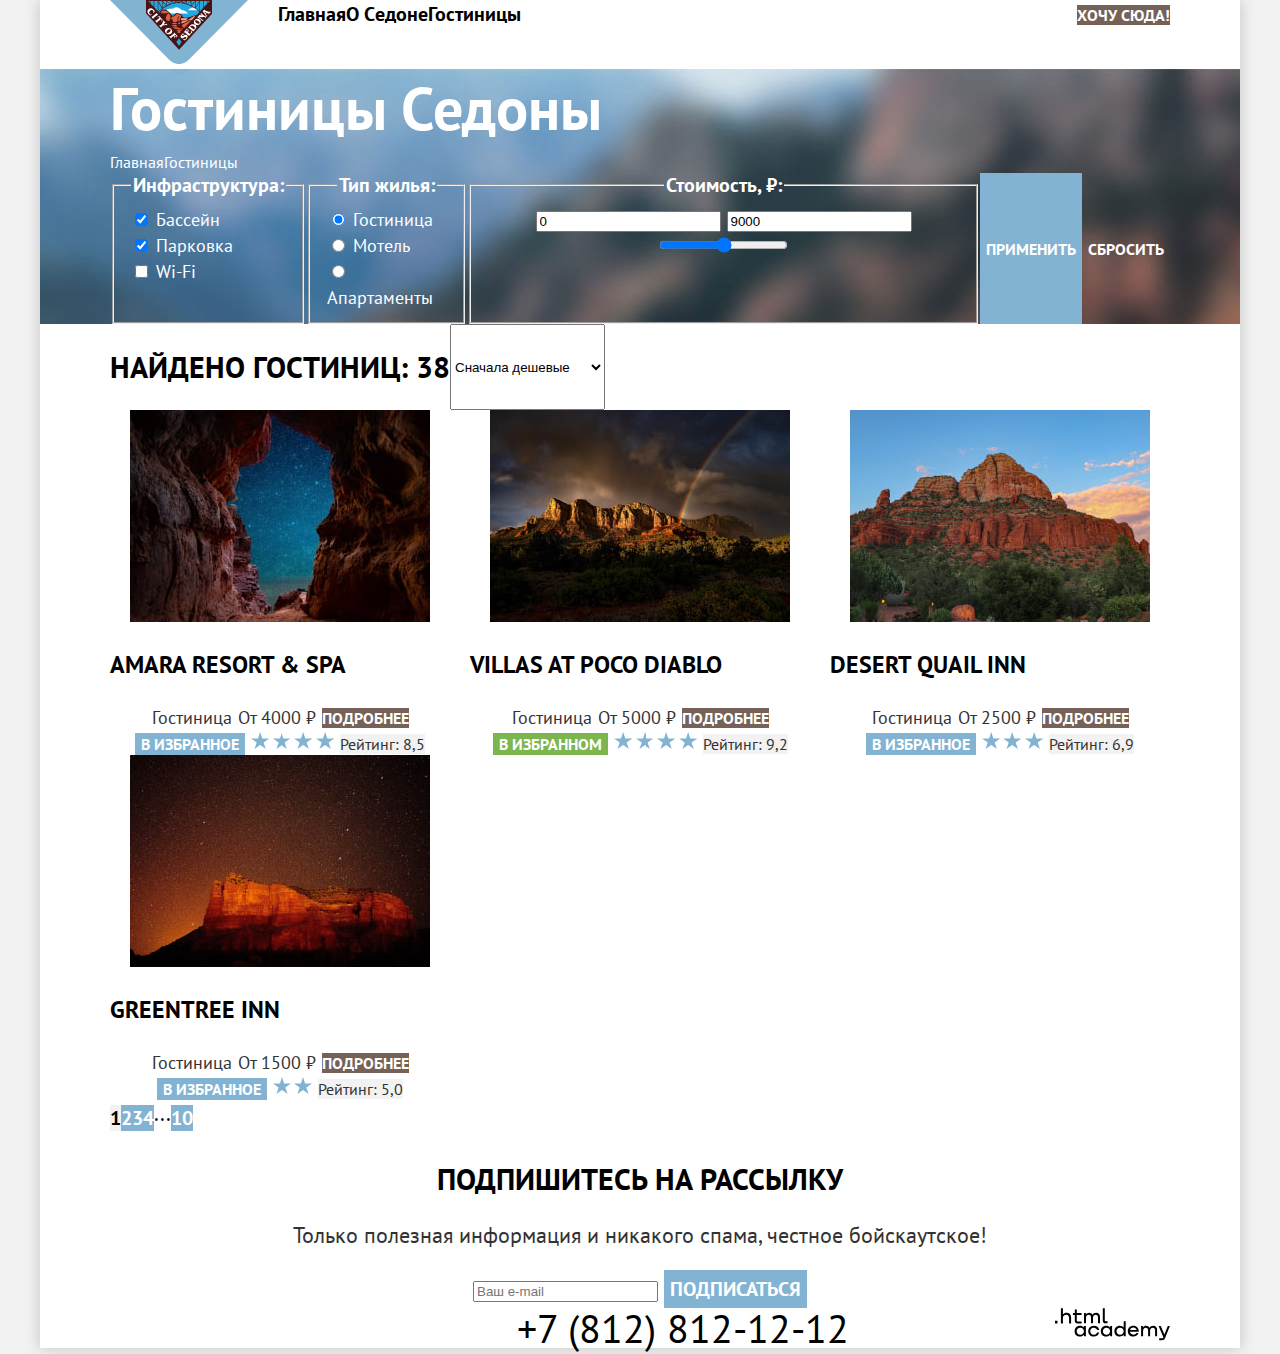
==== hotels.html @ ab1e99a6 "Merge pull request #5 from Roman-ekb/master" ====
<!DOCTYPE html>
<html lang="ru">
  <head>
    <meta charset="UTF-8">
    <title>HTML Academy: Седона</title>
    <link rel="stylesheet" href="styles/styles.css">
  </head>
  <body>
    <div class="page-container">
      <header class="page-header">
        <nav class="navigation">
          <a class="navigation-logo" href="index.html">
            <img class="page-header-logo" src="image/index/logo.svg" width="138" height="64" alt="Логотип Седона.">
          </a>
          <ul class="navigation-list">
            <li class="navigation-item">
              <a class="navigation-link" href="index.html">Главная</a>
            </li>
            <li class="navigation-item">
              <a class="navigation-link" href="#">О Cедоне</a>
            </li>
            <li class="navigation-item">
              <a class="navigation-link navigation-link-current" href="#">Гостиницы</a>
            </li>
          </ul>
          <ul class="navigation-user">
            <li class="navigation-user-item">
              <a class="navigation-user-link" href="#">
                <span class="visually-hidden search">
                  Поиск
                </span>
              </a>
            </li>
            <li class="navigation-user-item">
              <a class="navigation-user-link" href="#">
                <span class="visually-hidden favourites">
                  Избранное
                </span>
                <span class="visually-hidden favourites-number">
                  12
                </span>
              </a>
            </li>
            <li>
              <a class="navigation-user-link button brown" href="#">Хочу сюда!</a>
            </li>
          </ul>
        </nav>
      </header>
      <main class="main-inner main-container">
        <header class="inner-header">
          <h1 class="inner-header-title page-title">Гостиницы Седоны</h1>
          <ul class="breadcrumbs">
            <li class="breadcrumbs-item">
              <a class="breadcrumbs-link" href="index.html">Главная</a>
            </li>
            <li class="breadcrumbs-item">
              <a class="breadcrumbs-link">Гостиницы</a>
            </li>
          </ul>
          <form class="hotels-filter" action="https://echo.htmlacademy.ru/" method="get">
            <fieldset class="hotels-filter-group">
              <legend class="hotels-filter-title">Инфраструктура:</legend>
              <ul class="hotels-filter-list">
                <li class="hotels-filter-item">
                  <label class="control">
                    <input class="control-input" type="checkbox" name="pool" checked>
                    Бассейн
                  </label>
                </li>
                <li class="hotels-filter-item">
                  <label class="control">
                    <input class="control-input" type="checkbox" name="parking" checked>
                    Парковка
                  </label>
                </li>
                <li class="hotels-filter-item">
                  <label class="control">
                    <input class="control-input" type="checkbox" name="wi-fi">
                    Wi-Fi
                  </label>
                </li>
              </ul>
            </fieldset>
            <fieldset class="hotels-filter-group">
              <legend class="hotels-filter-title">Тип жилья:</legend>
              <ul class="hotels-filter-list">
                <li class="hotels-filter-item">
                  <label class="control">
                    <input class="control-input" type="radio" name="type-of-housing" value="hotel" checked>
                    Гостиница
                  </label>
                </li>
                <li class="hotels-filter-item">
                  <label class="control">
                    <input class="control-input" type="radio" name="type-of-housing" value="motel">
                    Мотель
                  </label>
                </li>
                <li class="hotels-filter-item">
                  <label class="control">
                    <input class="control-input" type="radio" name="type-of-housing" value="apartment">
                    Апартаменты
                  </label>
                </li>
              </ul>
            </fieldset>
            <fieldset class="hotels-filter-group">
              <legend class="hotels-filter-title">Стоимость, ₽:</legend>
                <input class="hotels-min-price" type="number" name="hotels-min-price" value="0">
                <input class="hotels-max-price" type="number" name="hotels-max-price" value="9000">
                <input class="control-input" type="range" name="price-range">
            </fieldset>
            <button class="button blue" type="submit">Применить</button>
            <button class="button transparent" type="reset">Сбросить</button>
          </form>
        </header>
        <section class="hotels">
          <div class="hotels-title-view-wrap">
            <h2 class="hotels-title section-title">Найдено гостиниц: <span class="hotels-found">38</span></h2>
            <select class="control-select" aria-label="Сортировка">
              <option value="cheap">Сначала дешевые</option>
              <option value="expensive">Сначала дорогие</option>
              <option value="popular">Сначала популярные</option>
            </select>
            <div class="view-wrap">
              <a class="button-icon button-icon-current" href="#">
                <span class="visually-hidden">Показать таблицей</span>
              </a>
              <a class="button-icon" href="#">
                <span class="visually-hidden">Показать слайдшоу</span>
              </a>
              <a class="button-icon" href="#">
                <span class="visually-hidden">Показать списком</span>
              </a>
            </div>
          </div>
          <ul class="hotels-list">
            <li class="hotels-card">
              <a class="hotels-card-link" href="#">
                <img class="hotels-card-image" src="image/hotels/amara-resort.jpg" width="300" height="212" alt="Вид на ночное звездное небо из пещеры.">
                <h3 class="hotels-card-title card-title">Amara Resort & Spa</h3>
              </a>
              <span class="hotels-card-hotel">Гостиница</span>
              <span class="hotels-price">От 4000 ₽</span>
              <a class="hotels-card-link button brown" href="#">подробнее</a>
              <button class="button blue" type="submit">в избранное</button>
              <div class="hotel-stars hotel-stars-4">
                <span class="visually-hidden">Четыре звезды</span>
              </div>
              <span class="hotels-rating">Рейтинг: 8,5</span>
            </li>
            <li class="hotels-card">
              <a class="hotels-card-link" href="#">
                <img class="hotels-card-image" src="image/hotels/villas-at-poco-diablo.jpg " width="300" height="212" alt="Красные скалы на фоне облаков и радуги">
                <h3 class="hotels-card-title card-title">Villas at Poco Diablo</h3>
              </a>
              <span class="hotels-card-hotel">Гостиница</span>
              <span class="hotels-price">От 5000 ₽</span>
              <a class="hotels-card-link button brown" href="#">подробнее</a>
              <button class="button green" type="submit">в избранном</button>
              <div class="hotel-stars hotel-stars-4">
                <span class="visually-hidden">Четыре звезды</span>
              </div>
              <span class="hotels-rating">Рейтинг: 9,2</span>
            </li>
            <li class="hotels-card">
              <a class="hotels-card-link" href="#">
                <img class="hotels-card-image" src="image/hotels/desert-quail-inn.jpg" width="300" height="212" alt="Красные скалы в солнечную погоду на фоне ясного неба">
                <h3 class="hotels-card-title card-title">Desert Quail Inn</h3>
              </a>
              <span class="hotels-card-hotel">Гостиница</span>
              <span class="hotels-price">От 2500 ₽</span>
              <a class="hotels-card-link button brown" href="#">подробнее</a>
              <button class="button blue" type="submit">в избранное</button>
              <div class="hotel-stars hotel-stars-3">
                <span class="visually-hidden">Три звезды</span>
              </div>
              <span class="hotels-rating">Рейтинг: 6,9</span>
            </li>
            <li class="hotels-card">
              <a class="hotels-card-link" href="#">
                <img class="hotels-card-image" src="image/hotels/green-tree-inn.jpg" width="300" height="212" alt="Красные скалы на фоне заката">
                <h3 class="hotels-card-title card-title">GreenTree Inn</h3>
              </a>
              <span class="hotels-card-hotel">Гостиница</span>
              <span class="hotels-price">От 1500 ₽</span>
              <a class="hotels-card-link button brown" href="#">подробнее</a>
              <button class="button blue" type="submit">в избранное</button>
              <div class="hotel-stars hotel-stars-2">
                <span class="visually-hidden">Две звезды</span>
              </div>
              <span class="hotels-rating">Рейтинг: 5,0</span>
            </li>
          </ul>
          <ul class="pagination">
            <li class="pagination-item">
              <a class="pagination-link pagination-current">1</a>
            </li>
            <li class="pagination-item">
              <a class="pagination-link" href="#">2</a>
            </li>
            <li class="pagination-item">
              <a class="pagination-link" href="#">3</a>
            </li>
            <li class="pagination-item">
              <a class="pagination-link" href="#">4</a>
            </li>
            <li class="pagination-item">
              <a class="pagination-link link-go-to" href="#">...</a>
            </li>
            <li class="pagination-item">
              <a class="pagination-link" href="#">10</a>
            </li>
          </ul>
        </section>
        <section class="subscribe-inner">
          <h2 class="subscribe-inner-title section-title">Подпишитесь на рассылку</h2>
          <p class="subscribe-inner-text section-text">Только полезная информация и никакого спама, честное бойскаутское!</p>
          <form class="subscribe-form" action="https://echo.htmlacademy.ru/" method="post">
            <label class="email-field visually-hidden" for="subscribe-email">Ваш e-mail:</label>
            <input class="input-field" type="email" placeholder="Ваш e-mail" name="subscribe-email" id="subscribe-email" required>
            <button class="subscribe-button button blue" type="submit">
              Подписаться
            </button>
          </form>
        </section>
      </main>
      <footer class="page-footer">
        <div class="footer-wrap">
          <section class="footer-social">
            <h2 class="visually-hidden section-title">Соцсети</h2>
            <ul class="footer-social-list">
              <li class="footer-social-item">
                <a class="footer-social-link" href="https://vk.com/htmlacademy">
                  <span class="visually-hidden">Вконтакте</span>
                </a>
              </li>
              <li class="footer-social-item">
                <a class="footer-social-link" href="https://t.me/htmlacademy">
                  <span class="visually-hidden">Телеграм</span>
                </a>
              </li>
              <li class="footer-social-item">
                <a class="footer-social-link" href="https://www.youtube.com/user/htmlacademyru">
                  <span class="visually-hidden">Ютуб</span>
                </a>
              </li>
            </ul>
          </section>
          <section class="footer-contacts" >
            <h2 class="visually-hidden section-title">Контакты</h2>
            <address class="footer-contacts-address">
              <a class="footer-contacts-address-phone" href="tel:+78128121212">+7 (812) 812-12-12</a>
            </address>
          </section>
          <a class="footer-htmlacademy-link" href="https://htmlacademy.ru/">
            <img class="footer-htmlacademy-logo" src="image/index/htmlacademy-logo.svg" width="115" height="33" alt="Логотип html академии.">
          </a>
        </div>
      </footer>
    </div>
  </body>
</html>
---- styles/styles.css ----
@font-face {
  font-family: "PT Sans";
  font-style: normal;
  font-weight: 400;
  src: url("../fonts/ptsans-400.woff2") format("woff2");
  font-display: swap;
}

@font-face {
  font-family: "PT Sans";
  font-style: normal;
  font-weight: 700;
  src: url("../fonts/ptsans-700.woff2") format("woff2");
  font-display: swap;
}

.visually-hidden {
  position: absolute;
  width: 1px;
  height: 1px;
  margin: -1px;
  padding: 0;
  border: 0;
  white-space: nowrap;
  clip-path: inset(100%);
  clip: rect(0 0 0 0);
  overflow: hidden;
}

html {
  height: 100%;
}

body {
  margin: 0;
  height: 100%;
  font-family: "PT Sans", sans-serif;
  font-size: 22px;
  font-weight: 400;
  line-height: 26px;
  text-align: center;
  color: #333333;
  background-color: #f2f2f2;
}

.page-container {
  margin: 0 auto;
  width: 1200px;
  background-color: #ffffff;
  display: flex;
  flex-direction: column;
  min-height: 100%;
  box-shadow: 0 0 15px 0 rgba(0, 0, 0, 0.2);
}

.button {
  font-family: "PT Sans", sans-serif;
  font-size: 16px;
  font-weight: 700;
  line-height: 20px;
  text-align: center;
  text-transform: uppercase;
  text-decoration: none;
  color: #ffffff;
  background-color: #333333;
  border: none;
  cursor: pointer;
}

.brown {
  background-color: #756157;
}

.blue {
  background-color: #82B3D3;
}

.green {
  background-color: #7DB54F;
}

.transparent {
  background-color: transparent;
}

.navigation {
  display: flex;
  width: 1200px;
  margin: 0 auto;
}

.navigation-logo {
  margin-left: 70px;
}

.navigation-list {
  margin: 0;
  margin-left: 30px;
  padding: 0;
  list-style: none;
  width: 460px;
  display: flex;
}

.navigation-user {
  margin: 0;
  margin-left: auto;
  margin-right: 70px;
  padding: 0;
  list-style: none;
  max-width: 300px;
  display: flex;
}

.navigation-link {
  font-family: "PT Sans", sans-serif;
  font-size: 20px;
  font-weight: 700;
  line-height: 24px;
  color: #000000;
  text-align: center;
  text-decoration: none;
}

.favourites-number {
  font-size: 10px;
  line-height: 10px;
  text-align: center;
  color: #ffffff;
  background-color: #7DB54F;
}

.main-container {
  flex-grow: 1;
}

.index-header {
  background-image: url("../image/index/main-header-background.jpg");
  background-color: #82B3D3;
  background-size: 100% auto;
  background-repeat: no-repeat;
}

.main-slogan {
  display: block;
  margin: 0 auto;
  padding-top: 51px;
  padding-bottom: 82px;
}

.reason-list {
  display: flex;
  flex-wrap: wrap;
  margin: 0;
  padding: 0;
  width: 1200px;
  list-style: none;
}

.reason-item-wrap {
  display: flex;
}

.reason-item-text-wrap {
  width: 400px;
}

.reason-item:nth-child(2n+3):not(:last-child) {
  background: rgba(131, 179, 211, 0.2);
}

.reason-item:nth-child(2n+2):not(:last-child) {
  background: rgba(131, 179, 211, 0.12);
}

.page-title {
  font-weight: 700;
  font-size: 60px;
  line-height: 78px;
  color: #ffffff;
  text-align: left;
}

.section-title {
  font-size: 30px;
  font-weight: 700;
  line-height: 36px;
  text-transform: uppercase;
  color: #000000;
}

.card-title {
  font-weight: 700;
  font-size: 24px;
  line-height: 28px;
  color: #000000;
  text-align: center;
  text-transform: uppercase;
}

.card-text {
  font-size: 18px;
  line-height: 21px;
  text-align: center;
}

.light-style {
  color: #ffffff;
  background-color: #82B3D3;
}

.search-link {
  font-size: 20px;
  line-height: 36px;
}

.services-list {
  margin: 0;
  padding: 0;
  list-style: none;
  width: 1200px;
  display: flex;
}

.services-item {
  width: 400px;
}

.services-item:nth-child(2n+1) {
  background: rgba(131, 179, 211, 0.12);
}

.subscribe {
  background-image: url("../image/index/subscribe-background.jpg");
  background-color: #82B3D3;
  background-size: 100% auto;
  background-repeat: no-repeat;
}

.subscribe-title {
  color: #ffffff;
}

.subscribe-text {
  color: #ffffff;
}

.subscribe-button {
  font-size: 20px;
  line-height: 36px;
}

.footer-wrap {
  display: flex;
  justify-content: space-between;
  margin: 0 auto;
  width: 1060px;
}

.footer-social-list {
  margin: 0;
  padding: 0;
  list-style: none;
  width: 200px;
  display: flex;
}

.footer-contacts-address-phone {
  font-style: normal;
  font-size: 40px;
  line-height: 40px;
  text-transform: uppercase;
  color: #000000;
  text-decoration: none;
}

.inner-header {
  background-image: url(../image/hotels/filter-background.jpg);
  background-color: #82B3D3;
  background-size: 100% auto;
  background-repeat: no-repeat;
}

.inner-header-title {
  margin: 0 auto;
  width: 1060px;
}

.breadcrumbs {
  margin: 0 auto;
  padding: 0;
  list-style: none;
  width: 1060px;
  display: flex;
}

.breadcrumbs-link {
  font-size: 16px;
  line-height: 21px;
  text-decoration: none;
  color: #ffffff;
}

.hotels-filter {
  margin: 0 auto;
  width: 1060px;
  display: flex;
}

.hotels-filter-list {
  margin: 0;
  padding: 0;
  list-style: none;
  text-align: left;
}

.hotels-filter-title {
  font-size: 20px;
  font-weight: 700;
  line-height: 24px;
  color: #ffffff;
}

.control {
  font-size: 18px;
  line-height: 23px;
  color: #ffffff;
}

.hotels-title-view-wrap {
  margin: 0 auto;
  width: 1060px;
  display: flex;
}

.hotels-title {
  text-align: left;
}

.hotels-list {
  margin: 0 auto;
  padding: 0;
  list-style: none;
  display: flex;
  flex-wrap: wrap;
  justify-content: space-between;
  width: 1060px;
}

.hotels-card {
  width: 340px;
}

.hotels-card-link {
  text-decoration: none;
}

.hotels-card-title {
  text-align: left;
}

.hotels-card-hotel {
  font-size: 18px;
  line-height: 21px;
  text-align: left;
}

.hotels-price {
  font-size: 18px;
  line-height: 21px;
  text-align: right;
}

.hotel-stars {
  display: inline-block;
  height: 18px;
  background-image: url("../image/style/star.svg");
  background-repeat: space;
}

.hotel-stars-1 {
  width: 20px;
}

.hotel-stars-2 {
  width: 39px;
}

.hotel-stars-3 {
  width: 61px;
}

.hotel-stars-4 {
  width: 83px;
}

.hotel-stars-5 {
  width: 106px;
}

.hotels-rating {
  font-size: 16px;
  line-height: 20px;
  text-align: center;
  background-color: #F2F2F2;
}

.pagination {
  margin: 0 auto;
  padding: 0;
  width: 1060px;
  list-style: none;
  display: flex;
}

.pagination-link {
  font-size: 20px;
  font-weight: 700;
  line-height: 36px;
  color: #ffffff;
  background-color: #82B3D3;
  text-decoration: none;
  text-align: center;
}

.pagination-current {
  color: #000000;
  background-color: #F2F2F2;
}

.link-go-to {
  font-size: 22px;
  font-weight: 400;
  line-height: 26px;
  color: #000000;
  background-color: transparent;
}
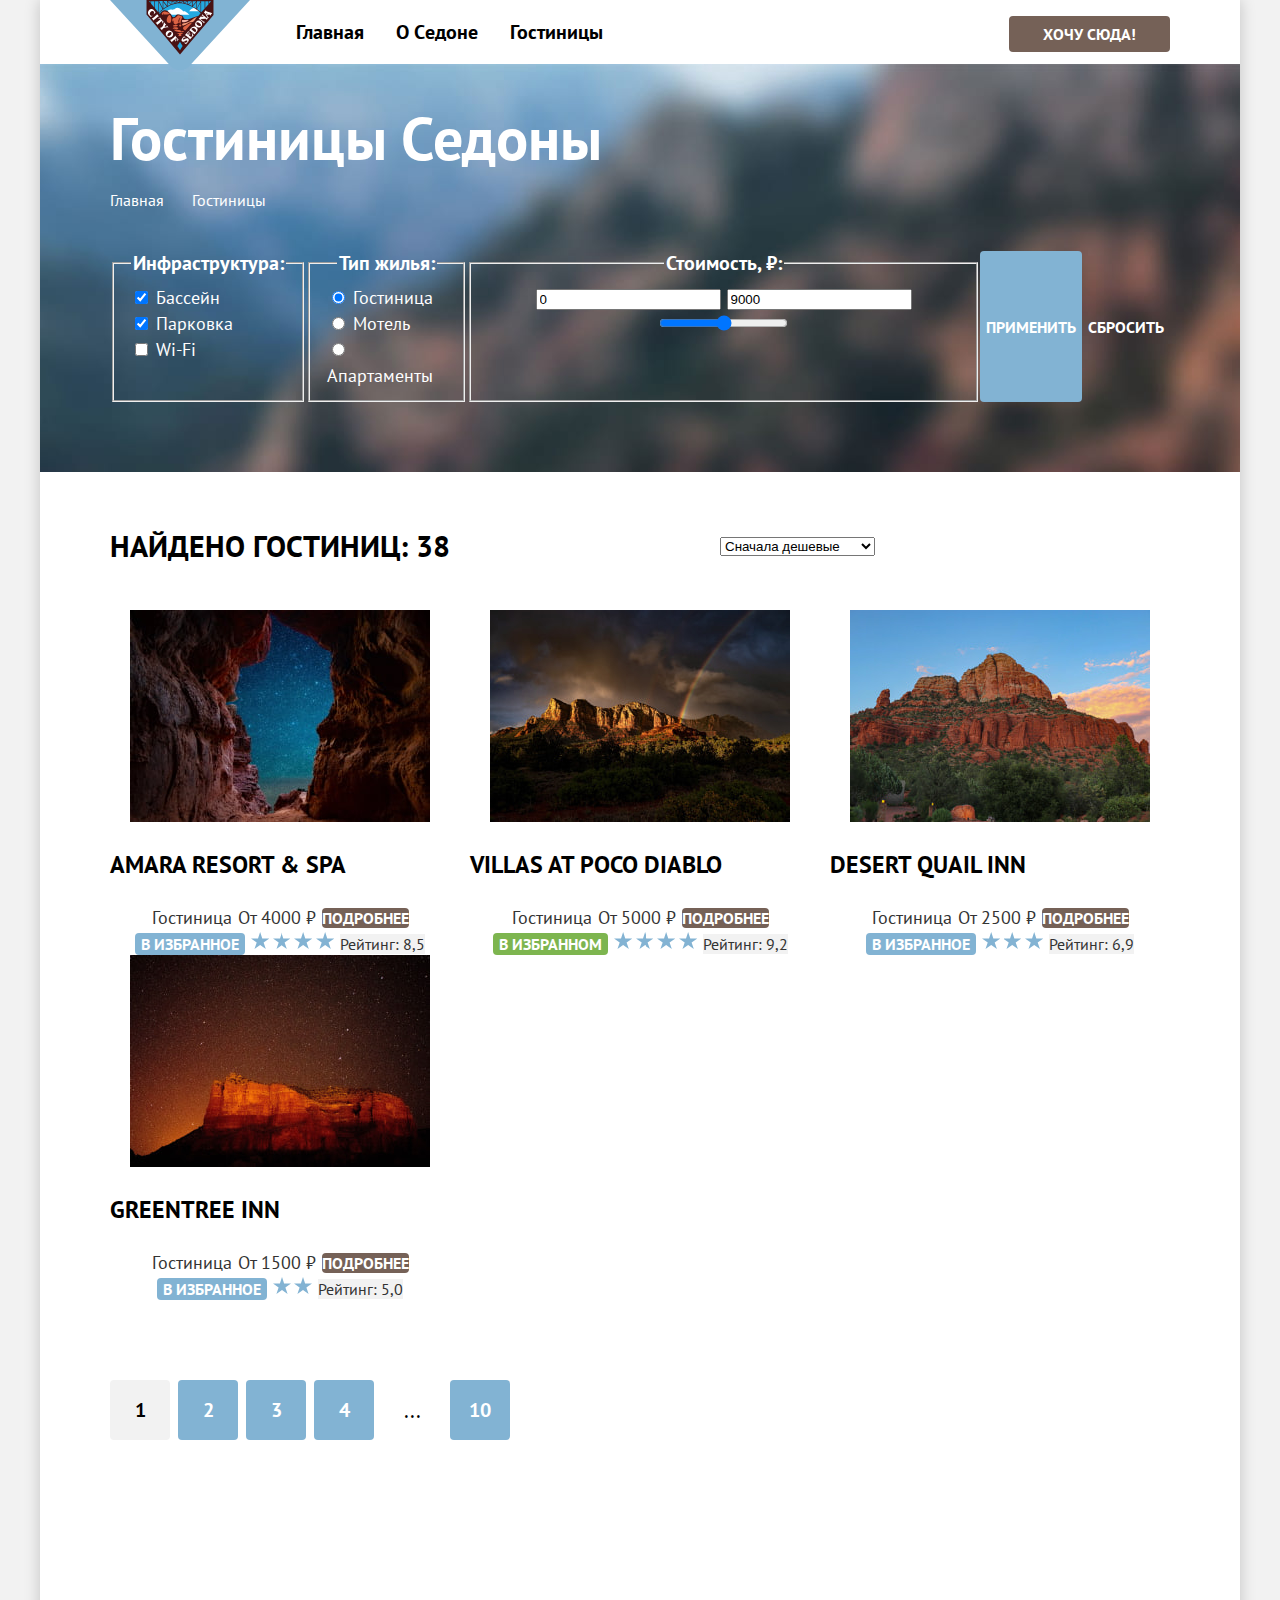
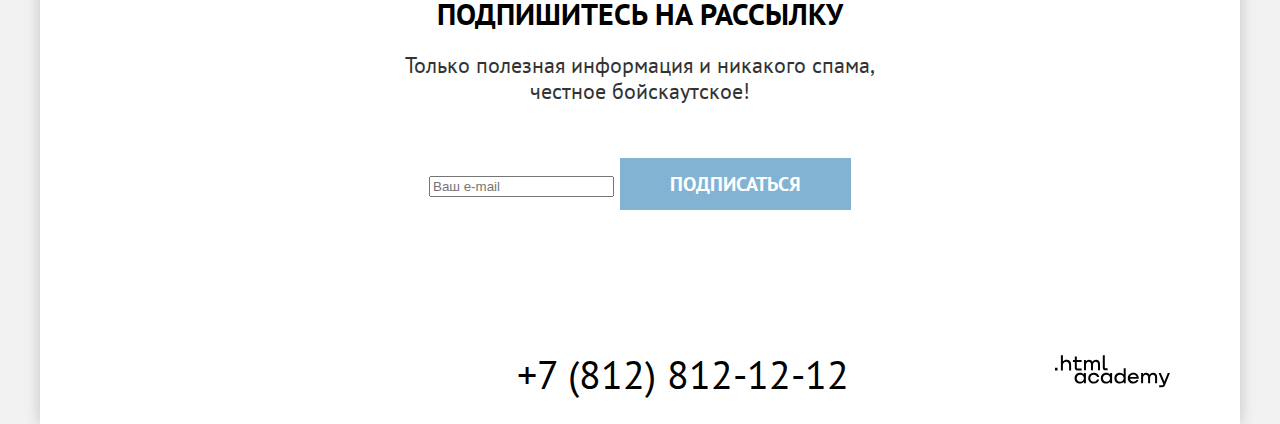
==== commit 5f907ec7: "Merge pull request #6 from Roman-ekb/master" ====
--- a/hotels.html
+++ b/hotels.html
@@ -10,7 +10,7 @@
       <header class="page-header">
         <nav class="navigation">
           <a class="navigation-logo" href="index.html">
-            <img class="page-header-logo" src="image/index/logo.svg" width="138" height="64" alt="Логотип Седона.">
+            <img class="page-header-logo" src="image/index/logo.svg" width="140" height="70" alt="Логотип Седона.">
           </a>
           <ul class="navigation-list">
             <li class="navigation-item">
@@ -42,7 +42,7 @@
               </a>
             </li>
             <li>
-              <a class="navigation-user-link button brown" href="#">Хочу сюда!</a>
+              <a class="button brown button-user" href="#">Хочу сюда!</a>
             </li>
           </ul>
         </nav>
@@ -195,28 +195,28 @@
           </ul>
           <ul class="pagination">
             <li class="pagination-item">
-              <a class="pagination-link pagination-current">1</a>
-            </li>
-            <li class="pagination-item">
-              <a class="pagination-link" href="#">2</a>
-            </li>
-            <li class="pagination-item">
-              <a class="pagination-link" href="#">3</a>
-            </li>
-            <li class="pagination-item">
-              <a class="pagination-link" href="#">4</a>
-            </li>
-            <li class="pagination-item">
-              <a class="pagination-link link-go-to" href="#">...</a>
-            </li>
-            <li class="pagination-item">
-              <a class="pagination-link" href="#">10</a>
+              <a class="pagination-link one-number pagination-current">1</a>
+            </li>
+            <li class="pagination-item">
+              <a class="pagination-link one-number" href="#">2</a>
+            </li>
+            <li class="pagination-item">
+              <a class="pagination-link one-number" href="#">3</a>
+            </li>
+            <li class="pagination-item">
+              <a class="pagination-link one-number" href="#">4</a>
+            </li>
+            <li class="pagination-item">
+              <a class="pagination-link one-number link-go-to" href="#">...</a>
+            </li>
+            <li class="pagination-item">
+              <a class="pagination-link two-number" href="#">10</a>
             </li>
           </ul>
         </section>
         <section class="subscribe-inner">
           <h2 class="subscribe-inner-title section-title">Подпишитесь на рассылку</h2>
-          <p class="subscribe-inner-text section-text">Только полезная информация и никакого спама, честное бойскаутское!</p>
+          <p class="subscribe-inner-text section-text">Только полезная информация и никакого спама,<br> честное бойскаутское!</p>
           <form class="subscribe-form" action="https://echo.htmlacademy.ru/" method="post">
             <label class="email-field visually-hidden" for="subscribe-email">Ваш e-mail:</label>
             <input class="input-field" type="email" placeholder="Ваш e-mail" name="subscribe-email" id="subscribe-email" required>
--- a/styles/styles.css
+++ b/styles/styles.css
@@ -65,6 +65,7 @@
   background-color: #333333;
   border: none;
   cursor: pointer;
+  border-radius: 4px;
 }
 
 .brown {
@@ -83,10 +84,17 @@
   background-color: transparent;
 }
 
+.page-header {
+  z-index: 1;
+}
+
 .navigation {
   display: flex;
-  width: 1200px;
-  margin: 0 auto;
+}
+
+.page-header-logo {
+  display: block;
+  margin-bottom: -6px;
 }
 
 .navigation-logo {
@@ -97,9 +105,11 @@
   margin: 0;
   margin-left: 30px;
   padding: 0;
-  list-style: none;
-  width: 460px;
-  display: flex;
+  list-style-type: none;
+  width: 500px;
+  display: flex;
+  flex-wrap: wrap;
+  align-items: center;
 }
 
 .navigation-user {
@@ -107,12 +117,14 @@
   margin-left: auto;
   margin-right: 70px;
   padding: 0;
-  list-style: none;
+  list-style-type: none;
   max-width: 300px;
   display: flex;
+  align-items: center;
 }
 
 .navigation-link {
+  display: block;
   font-family: "PT Sans", sans-serif;
   font-size: 20px;
   font-weight: 700;
@@ -120,6 +132,14 @@
   color: #000000;
   text-align: center;
   text-decoration: none;
+  padding: 20px 16px;
+}
+
+.navigation-user-link {
+  display: block;
+  min-height: 20px;
+  min-width: 20px;
+  padding: 22px 12px;
 }
 
 .favourites-number {
@@ -128,6 +148,11 @@
   text-align: center;
   color: #ffffff;
   background-color: #7DB54F;
+}
+
+.button-user {
+  margin-left: 20px;
+  padding: 8px 34px;
 }
 
 .main-container {
@@ -139,30 +164,55 @@
   background-color: #82B3D3;
   background-size: 100% auto;
   background-repeat: no-repeat;
+  padding-top: 51px;
+  padding-bottom: 82px;
 }
 
 .main-slogan {
   display: block;
   margin: 0 auto;
-  padding-top: 51px;
-  padding-bottom: 82px;
+}
+
+.description {
+  padding-top: 69px;
+}
+
+.description-text {
+  padding: 0 70px;
+  margin-top: 25px;
+  margin-bottom: 0;
 }
 
 .reason-list {
   display: flex;
   flex-wrap: wrap;
   margin: 0;
-  padding: 0;
-  width: 1200px;
-  list-style: none;
-}
-
-.reason-item-wrap {
-  display: flex;
+  margin-top: 90px;
+  padding: 0;
+  list-style-type: none;
+}
+
+.reason-item {
+  display: flex;
+  align-items: center;
+  min-height: 385px;
+}
+
+.reason-title {
+  margin: 0;
+  padding: 0;
+}
+
+.reason-text {
+  margin: 0;
+  margin-top: 62px;
+  padding: 0;
 }
 
 .reason-item-text-wrap {
+  box-sizing: border-box;
   width: 400px;
+  padding: 102px 85px;
 }
 
 .reason-item:nth-child(2n+3):not(:last-child) {
@@ -182,6 +232,8 @@
 }
 
 .section-title {
+  margin: 0;
+  padding: 0 70px;
   font-size: 30px;
   font-weight: 700;
   line-height: 36px;
@@ -209,25 +261,65 @@
   background-color: #82B3D3;
 }
 
+.services {
+  padding-top: 64px;
+}
+
+.services-text {
+  margin: 0;
+  margin-top: 20px;
+  padding: 0 70px;
+}
+
+.services-list {
+  margin: 0;
+  margin-top: 64px;
+  padding: 0;
+  list-style-type: none;
+  width: 1200px;
+  display: flex;
+  align-items: center;
+  flex-wrap: wrap;
+}
+
+.services-item {
+  box-sizing: border-box;
+  padding: 81px 85px;
+  width: 400px;
+  min-height: 385px;
+}
+
+.services-item-title {
+  margin: 0;
+  margin-top: 102px;
+}
+
+.services-item-text {
+  margin: 0;
+  margin-top: 30px;
+}
+
+.services-item:nth-child(2n+1) {
+  background: rgba(131, 179, 211, 0.12);
+}
+
+.search {
+  padding-top: 96px;
+  padding-bottom: 96px;
+}
+
+.search-text {
+  margin: 0;
+  margin-top: 20px;
+  padding: 0 70px;
+}
+
 .search-link {
+  display: inline-block;
+  padding: 8px 50px;
+  margin-top: 54px;
   font-size: 20px;
   line-height: 36px;
-}
-
-.services-list {
-  margin: 0;
-  padding: 0;
-  list-style: none;
-  width: 1200px;
-  display: flex;
-}
-
-.services-item {
-  width: 400px;
-}
-
-.services-item:nth-child(2n+1) {
-  background: rgba(131, 179, 211, 0.12);
 }
 
 .subscribe {
@@ -235,6 +327,8 @@
   background-color: #82B3D3;
   background-size: 100% auto;
   background-repeat: no-repeat;
+  padding-top: 96px;
+  padding-bottom: 104px;
 }
 
 .subscribe-title {
@@ -243,16 +337,30 @@
 
 .subscribe-text {
   color: #ffffff;
+  margin: 0;
+  margin-top: 20px;
+  padding: 0 70px;
+}
+
+.subscribe-form {
+  margin-top: 54px;
+  min-width: 684px;
 }
 
 .subscribe-button {
+  padding: 8px 50px;
   font-size: 20px;
   line-height: 36px;
+  border-radius: 0;
+}
+
+.page-footer {
+  padding: 40px 70px 30px;
 }
 
 .footer-wrap {
   display: flex;
-  justify-content: space-between;
+  align-items: center;
   margin: 0 auto;
   width: 1060px;
 }
@@ -260,12 +368,26 @@
 .footer-social-list {
   margin: 0;
   padding: 0;
-  list-style: none;
+  list-style-type: none;
   width: 200px;
   display: flex;
+  flex-wrap: wrap;
+}
+
+.footer-social-link {
+  display: block;
+  box-sizing: border-box;
+  height: 40px;
+  min-width: 47px;
+  padding: 12px 13px;
+}
+
+.footer-contacts {
+  margin: 0 auto;
 }
 
 .footer-contacts-address-phone {
+  margin: 0 auto;
   font-style: normal;
   font-size: 40px;
   line-height: 40px;
@@ -275,6 +397,7 @@
 }
 
 .inner-header {
+  padding: 35px 70px 70px 70px;
   background-image: url(../image/hotels/filter-background.jpg);
   background-color: #82B3D3;
   background-size: 100% auto;
@@ -287,9 +410,9 @@
 }
 
 .breadcrumbs {
-  margin: 0 auto;
-  padding: 0;
-  list-style: none;
+  margin: 8px auto 0;
+  padding: 0;
+  list-style-type: none;
   width: 1060px;
   display: flex;
 }
@@ -301,8 +424,12 @@
   color: #ffffff;
 }
 
+.breadcrumbs-link:not(nth-last-child) {
+  margin-right: 28px;
+}
+
 .hotels-filter {
-  margin: 0 auto;
+  margin: 40px auto 0;
   width: 1060px;
   display: flex;
 }
@@ -310,7 +437,7 @@
 .hotels-filter-list {
   margin: 0;
   padding: 0;
-  list-style: none;
+  list-style-type: none;
   text-align: left;
 }
 
@@ -327,20 +454,41 @@
   color: #ffffff;
 }
 
+.hotels {
+  padding: 50px 70px 60px;
+}
+
 .hotels-title-view-wrap {
   margin: 0 auto;
   width: 1060px;
   display: flex;
+  align-items: center;
 }
 
 .hotels-title {
+  padding-left: 0;
   text-align: left;
 }
 
+.control-select {
+  margin-left: 200px;
+}
+
+.view-wrap {
+  margin-left: auto;
+  display: flex;
+  gap: 8px;
+}
+
+.button-icon {
+  width: 48px;
+  height: 48px;
+}
+
 .hotels-list {
-  margin: 0 auto;
-  padding: 0;
-  list-style: none;
+  margin: 40px auto 0;
+  padding: 0;
+  list-style-type: none;
   display: flex;
   flex-wrap: wrap;
   justify-content: space-between;
@@ -406,21 +554,27 @@
 }
 
 .pagination {
-  margin: 0 auto;
+  margin: 80px auto 0;
   padding: 0;
   width: 1060px;
-  list-style: none;
-  display: flex;
+  list-style-type: none;
+  display: flex;
+  gap: 8px;
+  align-items: center;
 }
 
 .pagination-link {
+  display: block;
+  box-sizing: border-box;
+  height: 60px;
+  width: 60px;
+  border-radius: 4px;
   font-size: 20px;
   font-weight: 700;
   line-height: 36px;
   color: #ffffff;
   background-color: #82B3D3;
   text-decoration: none;
-  text-align: center;
 }
 
 .pagination-current {
@@ -428,10 +582,30 @@
   background-color: #F2F2F2;
 }
 
+.one-number {
+  padding: 12px 24px;
+}
+
+.two-number {
+  padding: 12px 19px;
+}
+
 .link-go-to {
+  padding: 17px 21px;
   font-size: 22px;
   font-weight: 400;
   line-height: 26px;
   color: #000000;
   background-color: transparent;
 }
+
+.subscribe-inner {
+  padding-top: 96px;
+  padding-bottom: 104px;
+}
+
+.subscribe-inner-text {
+  margin: 0;
+  margin-top: 20px;
+  padding: 0 70px;
+}
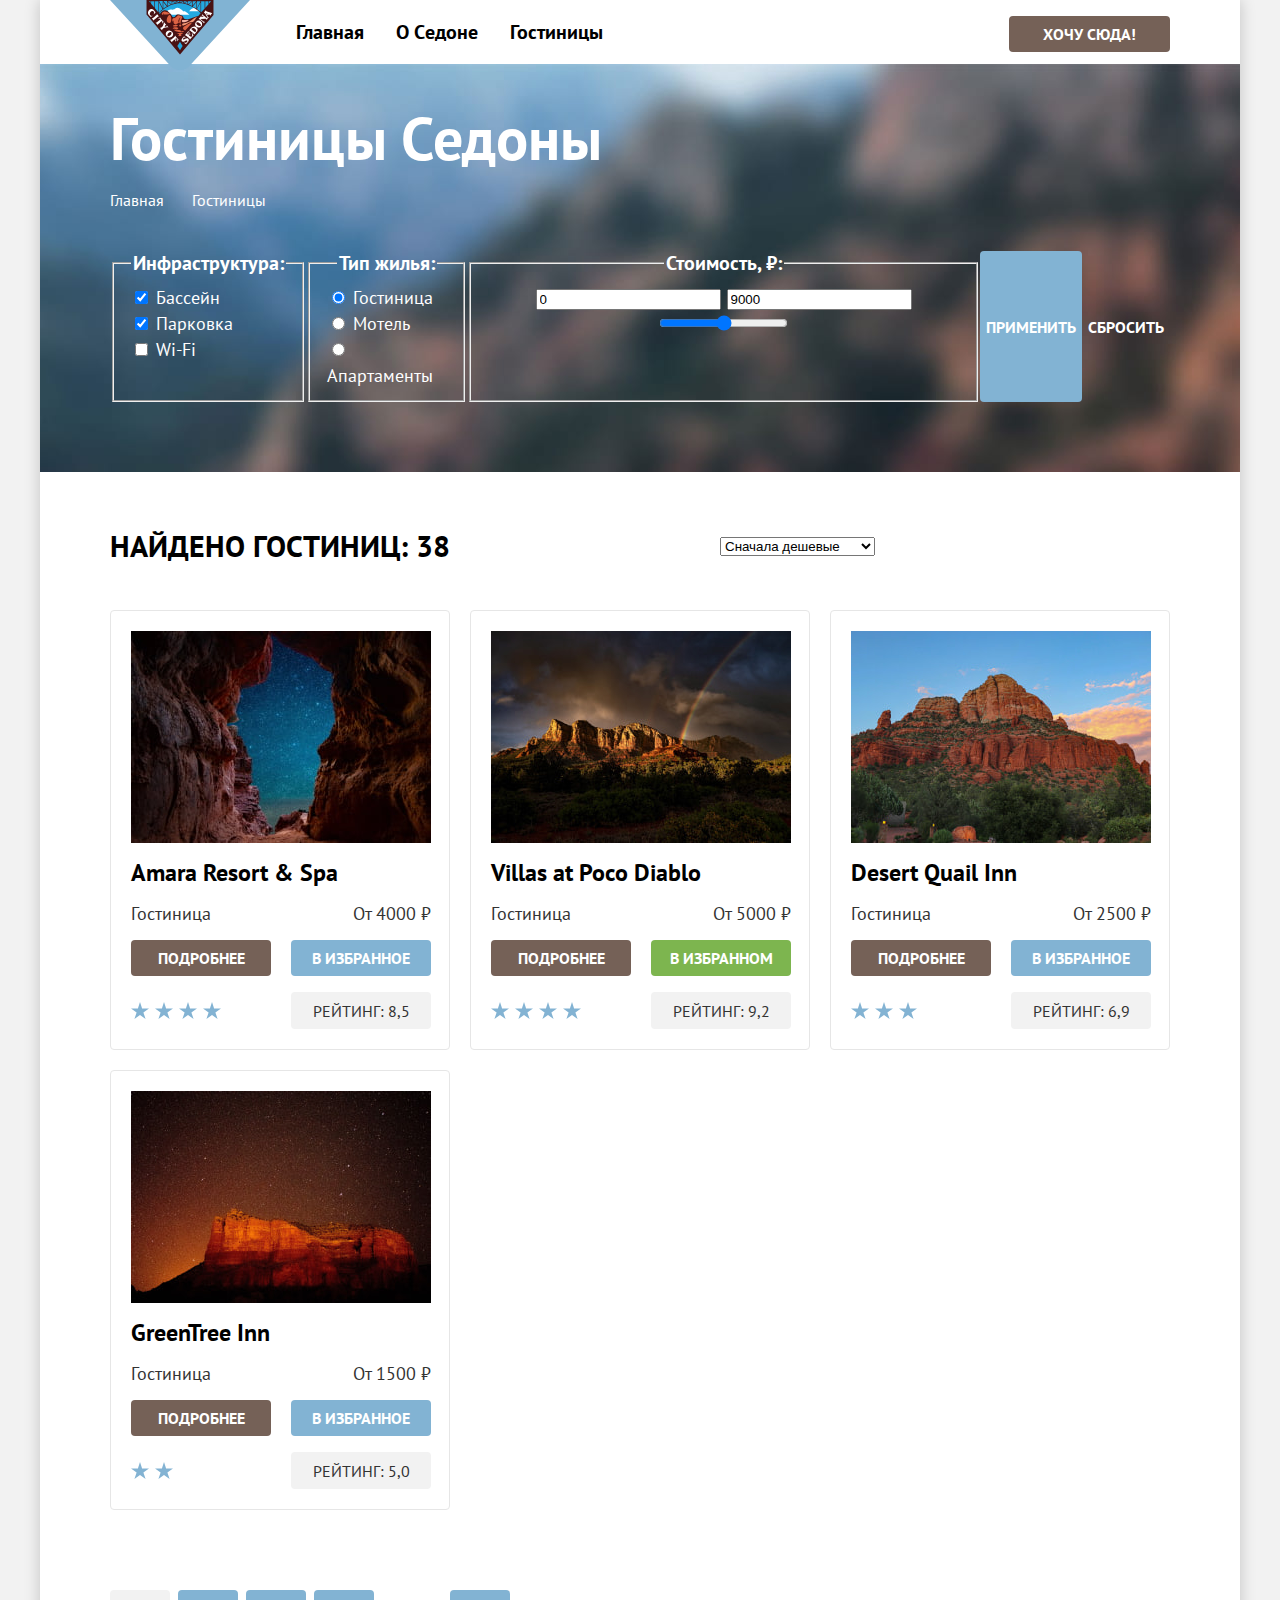
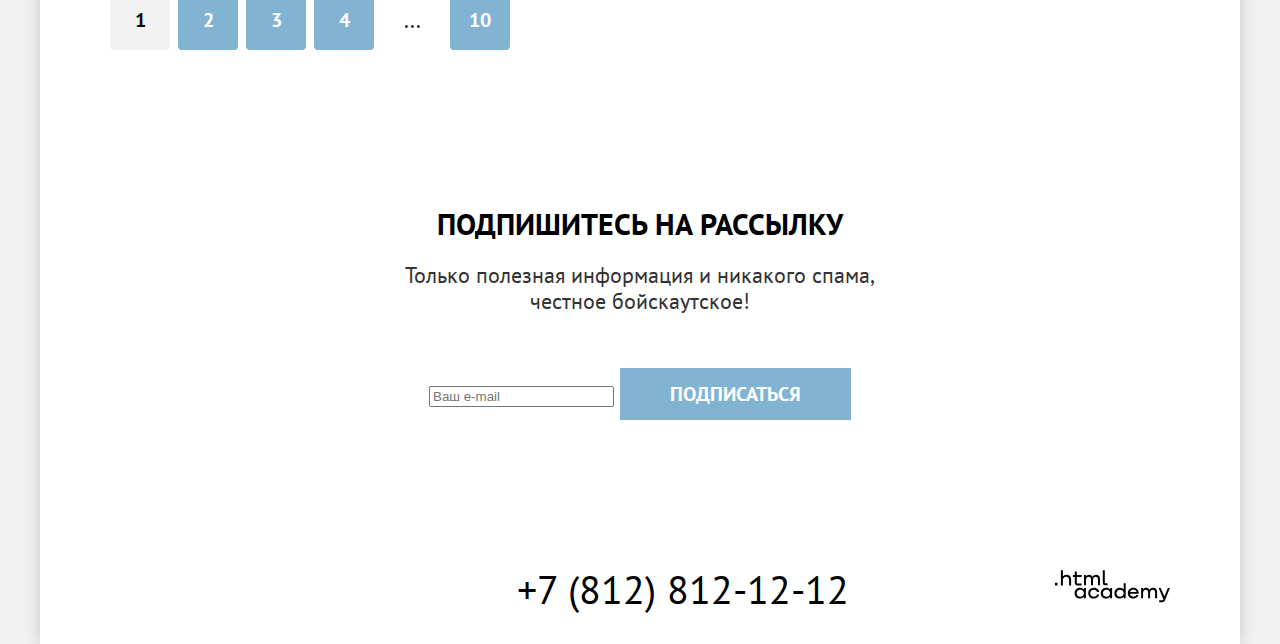
==== commit 51449957: "размечает сетку каталога и карточки гостиниц" ====
--- a/hotels.html
+++ b/hotels.html
@@ -137,7 +137,7 @@
           </div>
           <ul class="hotels-list">
             <li class="hotels-card">
-              <a class="hotels-card-link" href="#">
+              <a class="hotels-card-link-image" href="#">
                 <img class="hotels-card-image" src="image/hotels/amara-resort.jpg" width="300" height="212" alt="Вид на ночное звездное небо из пещеры.">
                 <h3 class="hotels-card-title card-title">Amara Resort & Spa</h3>
               </a>
@@ -148,10 +148,10 @@
               <div class="hotel-stars hotel-stars-4">
                 <span class="visually-hidden">Четыре звезды</span>
               </div>
-              <span class="hotels-rating">Рейтинг: 8,5</span>
-            </li>
-            <li class="hotels-card">
-              <a class="hotels-card-link" href="#">
+              <span class="hotels-rating">РЕЙТИНГ: 8,5</span>
+            </li>
+            <li class="hotels-card">
+              <a class="hotels-card-link-image" href="#">
                 <img class="hotels-card-image" src="image/hotels/villas-at-poco-diablo.jpg " width="300" height="212" alt="Красные скалы на фоне облаков и радуги">
                 <h3 class="hotels-card-title card-title">Villas at Poco Diablo</h3>
               </a>
@@ -162,10 +162,10 @@
               <div class="hotel-stars hotel-stars-4">
                 <span class="visually-hidden">Четыре звезды</span>
               </div>
-              <span class="hotels-rating">Рейтинг: 9,2</span>
-            </li>
-            <li class="hotels-card">
-              <a class="hotels-card-link" href="#">
+              <span class="hotels-rating">РЕЙТИНГ: 9,2</span>
+            </li>
+            <li class="hotels-card">
+              <a class="hotels-card-link-image" href="#">
                 <img class="hotels-card-image" src="image/hotels/desert-quail-inn.jpg" width="300" height="212" alt="Красные скалы в солнечную погоду на фоне ясного неба">
                 <h3 class="hotels-card-title card-title">Desert Quail Inn</h3>
               </a>
@@ -176,10 +176,10 @@
               <div class="hotel-stars hotel-stars-3">
                 <span class="visually-hidden">Три звезды</span>
               </div>
-              <span class="hotels-rating">Рейтинг: 6,9</span>
-            </li>
-            <li class="hotels-card">
-              <a class="hotels-card-link" href="#">
+              <span class="hotels-rating">РЕЙТИНГ: 6,9</span>
+            </li>
+            <li class="hotels-card">
+              <a class="hotels-card-link-image" href="#">
                 <img class="hotels-card-image" src="image/hotels/green-tree-inn.jpg" width="300" height="212" alt="Красные скалы на фоне заката">
                 <h3 class="hotels-card-title card-title">GreenTree Inn</h3>
               </a>
@@ -190,27 +190,27 @@
               <div class="hotel-stars hotel-stars-2">
                 <span class="visually-hidden">Две звезды</span>
               </div>
-              <span class="hotels-rating">Рейтинг: 5,0</span>
+              <span class="hotels-rating">РЕЙТИНГ: 5,0</span>
             </li>
           </ul>
           <ul class="pagination">
             <li class="pagination-item">
-              <a class="pagination-link one-number pagination-current">1</a>
-            </li>
-            <li class="pagination-item">
-              <a class="pagination-link one-number" href="#">2</a>
-            </li>
-            <li class="pagination-item">
-              <a class="pagination-link one-number" href="#">3</a>
-            </li>
-            <li class="pagination-item">
-              <a class="pagination-link one-number" href="#">4</a>
-            </li>
-            <li class="pagination-item">
-              <a class="pagination-link one-number link-go-to" href="#">...</a>
-            </li>
-            <li class="pagination-item">
-              <a class="pagination-link two-number" href="#">10</a>
+              <a class="pagination-link pagination-current">1</a>
+            </li>
+            <li class="pagination-item">
+              <a class="pagination-link" href="#">2</a>
+            </li>
+            <li class="pagination-item">
+              <a class="pagination-link" href="#">3</a>
+            </li>
+            <li class="pagination-item">
+              <a class="pagination-link" href="#">4</a>
+            </li>
+            <li class="pagination-item">
+              <a class="pagination-link link-go-to" href="#">...</a>
+            </li>
+            <li class="pagination-item">
+              <a class="pagination-link" href="#">10</a>
             </li>
           </ul>
         </section>
--- a/styles/styles.css
+++ b/styles/styles.css
@@ -90,6 +90,7 @@
 
 .navigation {
   display: flex;
+  align-items: flex-start;
 }
 
 .page-header-logo {
@@ -198,11 +199,6 @@
   min-height: 385px;
 }
 
-.reason-title {
-  margin: 0;
-  padding: 0;
-}
-
 .reason-text {
   margin: 0;
   margin-top: 62px;
@@ -242,12 +238,13 @@
 }
 
 .card-title {
+  margin: 0;
+  padding: 0;
   font-weight: 700;
   font-size: 24px;
   line-height: 28px;
   color: #000000;
   text-align: center;
-  text-transform: uppercase;
 }
 
 .card-text {
@@ -366,7 +363,7 @@
 }
 
 .footer-social-list {
-  margin: 0;
+  margin: 5px 0;
   padding: 0;
   list-style-type: none;
   width: 200px;
@@ -488,22 +485,48 @@
 .hotels-list {
   margin: 40px auto 0;
   padding: 0;
-  list-style-type: none;
-  display: flex;
-  flex-wrap: wrap;
-  justify-content: space-between;
   width: 1060px;
+  list-style-type: none;
+  display: grid;
+  grid-template-columns: repeat(3, 340px);
+  gap: 20px;
 }
 
 .hotels-card {
+  padding: 20px;
   width: 340px;
+  box-sizing: border-box;
+  display: grid;
+  grid-template-columns: repeat(2, 140px);
+  grid-template-rows: min-content min-content min-content min-content;
+  column-gap: 20px;
+  row-gap: 16px;
+  border: 1px solid #E6E6E6;
+  border-radius: 4px;
+}
+
+.hotels-card-image {
+  display: block;
+  object-fit: cover;
+}
+
+.hotels-card-link-image {
+  grid-column: 1/-1;
 }
 
 .hotels-card-link {
+  display: block;
   text-decoration: none;
-}
+  padding: 8px 26px;
+}
+
+.hotels-card-link-image {
+  text-decoration: none;
+}
+
 
 .hotels-card-title {
+  margin-top: 16px;
   text-align: left;
 }
 
@@ -520,30 +543,31 @@
 }
 
 .hotel-stars {
-  display: inline-block;
+  display: block;
   height: 18px;
   background-image: url("../image/style/star.svg");
   background-repeat: space;
+  align-self: center;
 }
 
 .hotel-stars-1 {
-  width: 20px;
+  width: 24px;
 }
 
 .hotel-stars-2 {
-  width: 39px;
+  width: 48px;
 }
 
 .hotel-stars-3 {
-  width: 61px;
+  width: 72px;
 }
 
 .hotel-stars-4 {
-  width: 83px;
+  width: 96px;
 }
 
 .hotel-stars-5 {
-  width: 106px;
+  width: 120px;
 }
 
 .hotels-rating {
@@ -551,6 +575,9 @@
   line-height: 20px;
   text-align: center;
   background-color: #F2F2F2;
+  border-radius: 4px;
+  padding-top: 9px;
+  padding-bottom: 8px;
 }
 
 .pagination {
@@ -561,11 +588,13 @@
   display: flex;
   gap: 8px;
   align-items: center;
+  text-align: center;
 }
 
 .pagination-link {
   display: block;
   box-sizing: border-box;
+  padding-top: 12px;
   height: 60px;
   width: 60px;
   border-radius: 4px;
@@ -582,16 +611,8 @@
   background-color: #F2F2F2;
 }
 
-.one-number {
-  padding: 12px 24px;
-}
-
-.two-number {
-  padding: 12px 19px;
-}
-
 .link-go-to {
-  padding: 17px 21px;
+  padding-top: 17px;
   font-size: 22px;
   font-weight: 400;
   line-height: 26px;
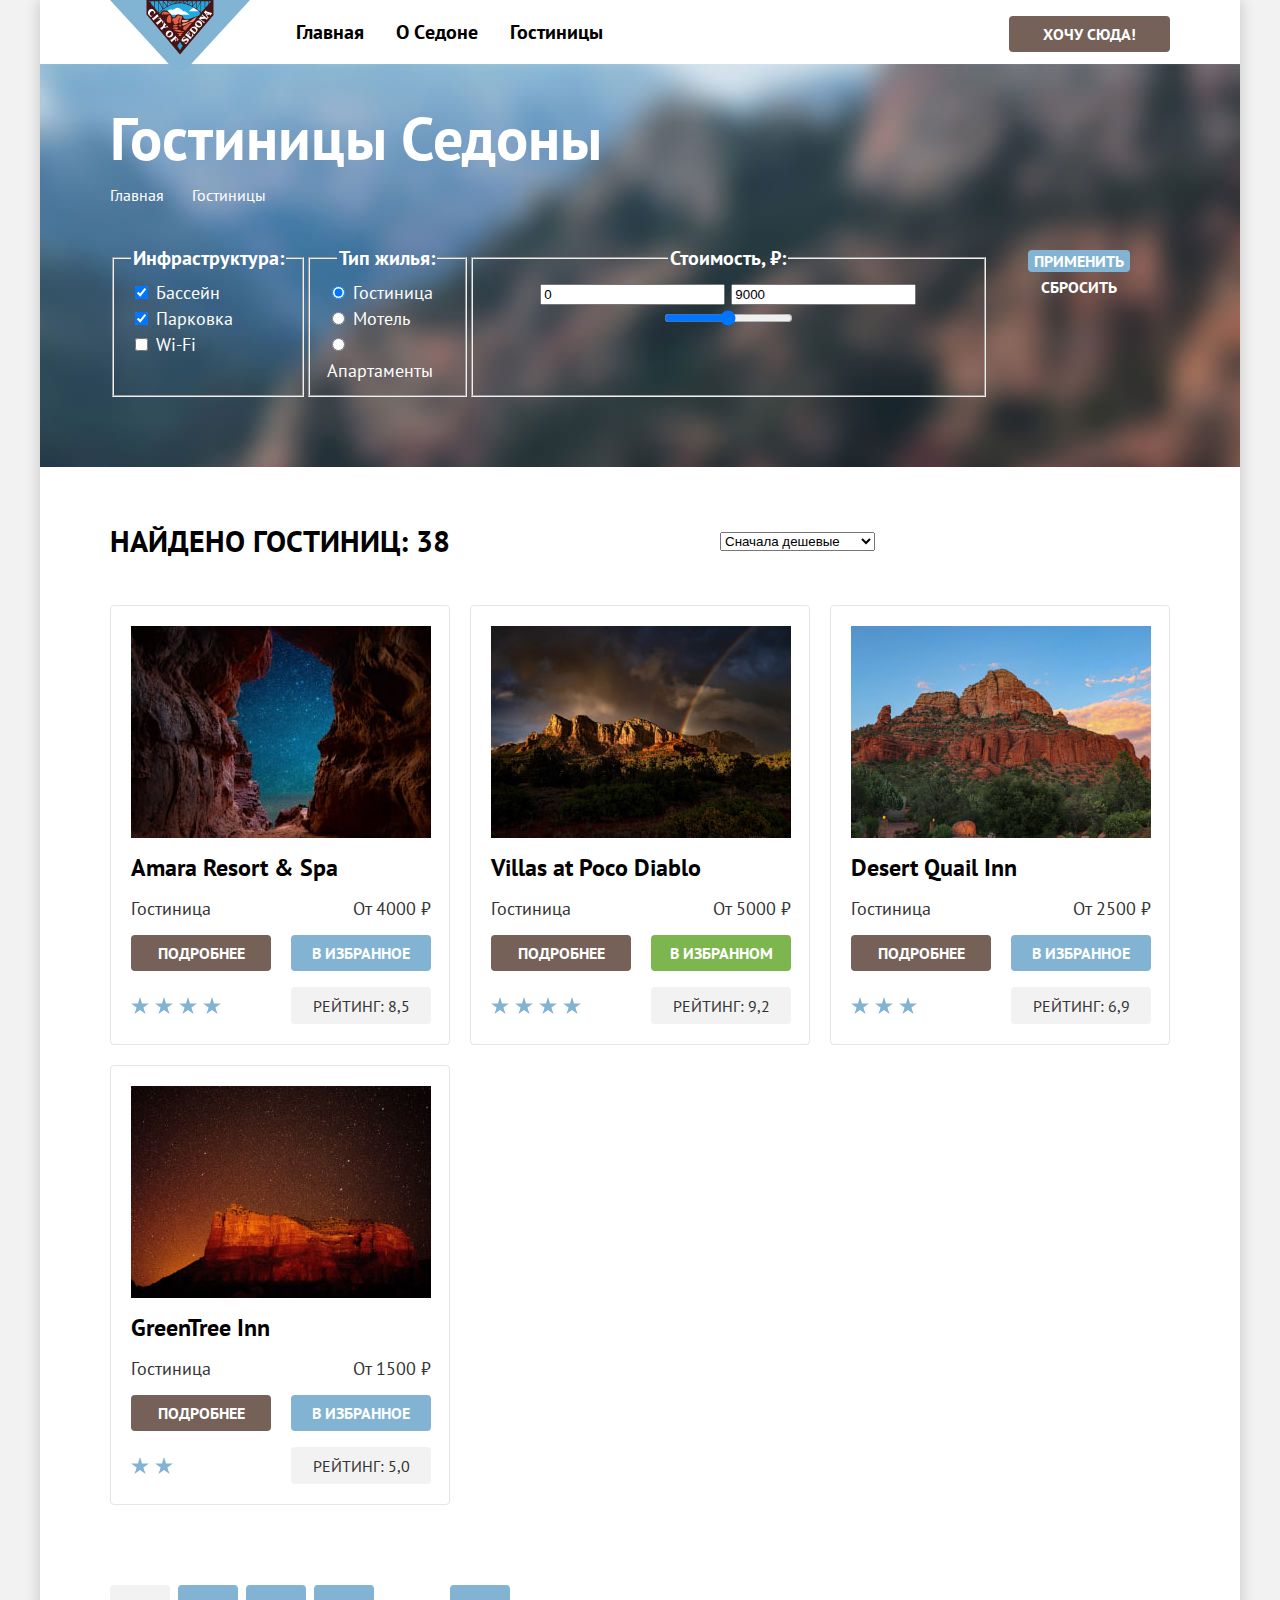
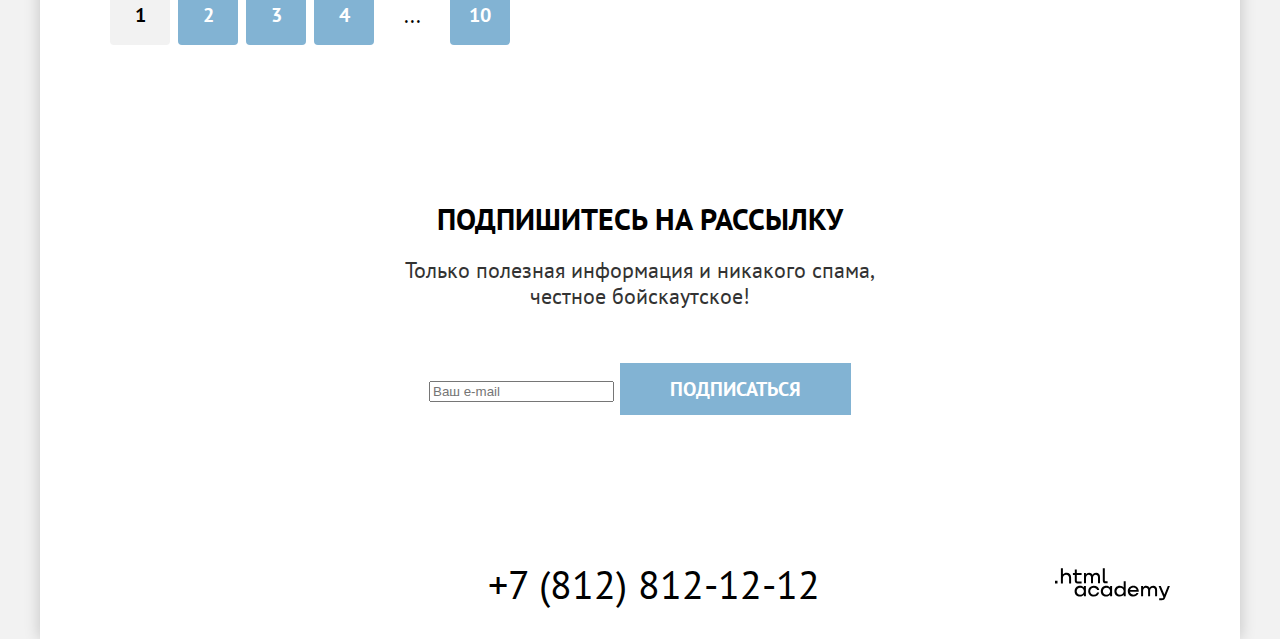
==== commit cf96dd9a: "исправляет высоту строки breadcrumbs" ====
--- a/hotels.html
+++ b/hotels.html
@@ -111,8 +111,10 @@
                 <input class="hotels-max-price" type="number" name="hotels-max-price" value="9000">
                 <input class="control-input" type="range" name="price-range">
             </fieldset>
-            <button class="button blue" type="submit">Применить</button>
-            <button class="button transparent" type="reset">Сбросить</button>
+            <div class="filter-button-wrap">
+              <button class="button blue" type="submit">Применить</button>
+              <button class="button transparent" type="reset">Сбросить</button>
+            </div>
           </form>
         </header>
         <section class="hotels">
--- a/styles/styles.css
+++ b/styles/styles.css
@@ -380,7 +380,7 @@
 }
 
 .footer-contacts {
-  margin: 0 auto;
+  margin-left: 178px;
 }
 
 .footer-contacts-address-phone {
@@ -393,6 +393,14 @@
   text-decoration: none;
 }
 
+.footer-htmlacademy-link {
+margin-left: auto;
+}
+
+.footer-htmlacademy-logo {
+  display: block;
+}
+
 .inner-header {
   padding: 35px 70px 70px 70px;
   background-image: url(../image/hotels/filter-background.jpg);
@@ -412,17 +420,17 @@
   list-style-type: none;
   width: 1060px;
   display: flex;
-}
-
-.breadcrumbs-link {
+  gap: 28px;
+}
+
+.breadcrumbs-item {
   font-size: 16px;
   line-height: 21px;
+}
+
+.breadcrumbs-link {
   text-decoration: none;
   color: #ffffff;
-}
-
-.breadcrumbs-link:not(nth-last-child) {
-  margin-right: 28px;
 }
 
 .hotels-filter {
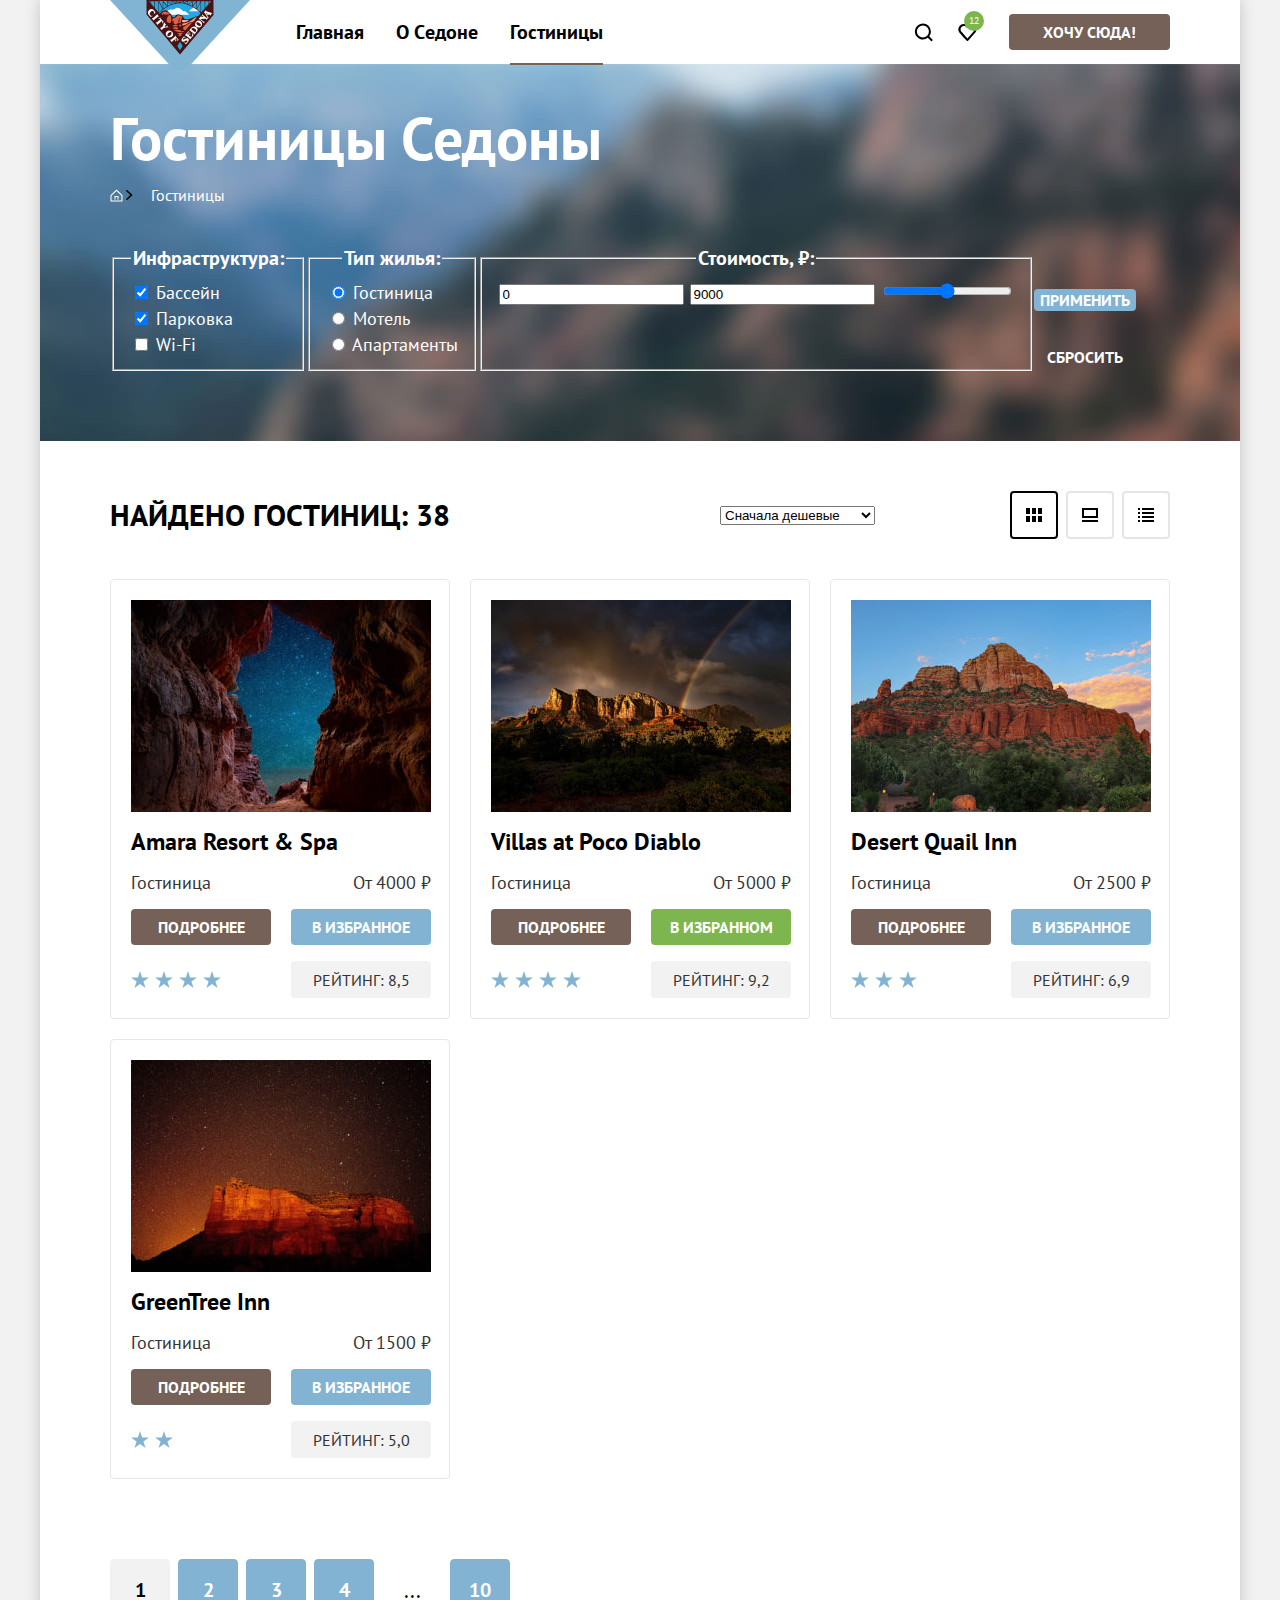
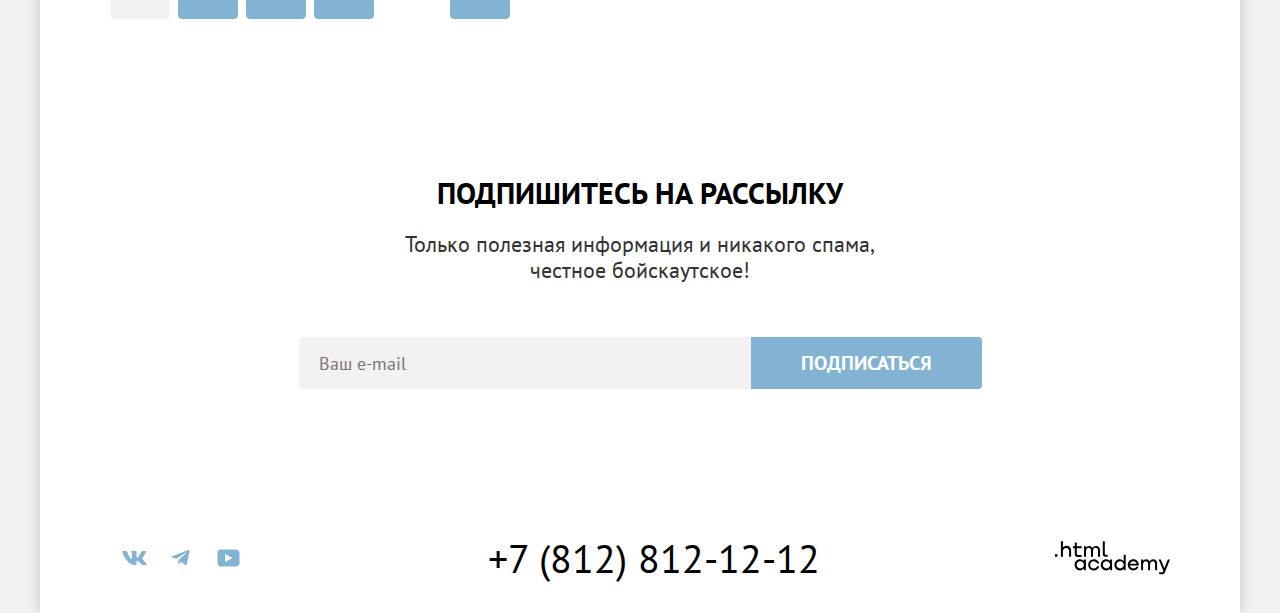
==== commit a60cfec9: "добавляет состояния для интерактивных элементов" ====
--- a/hotels.html
+++ b/hotels.html
@@ -25,18 +25,18 @@
           </ul>
           <ul class="navigation-user">
             <li class="navigation-user-item">
-              <a class="navigation-user-link" href="#">
-                <span class="visually-hidden search">
+              <a class="navigation-user-link search-icon" href="#">
+                <span class="visually-hidden">
                   Поиск
                 </span>
               </a>
             </li>
             <li class="navigation-user-item">
-              <a class="navigation-user-link" href="#">
-                <span class="visually-hidden favourites">
-                  Избранное
+              <a class="navigation-user-link favourites" href="#">
+                <span class="visually-hidden">
+                  Избранное. Добавлено гостиниц:
                 </span>
-                <span class="visually-hidden favourites-number">
+                <span class="favourites-number">
                   12
                 </span>
               </a>
@@ -52,10 +52,12 @@
           <h1 class="inner-header-title page-title">Гостиницы Седоны</h1>
           <ul class="breadcrumbs">
             <li class="breadcrumbs-item">
-              <a class="breadcrumbs-link" href="index.html">Главная</a>
+              <a class="breadcrumbs-link" href="index.html"><span class="visually-hidden">Главная</span>
+                <svg class="breadcrumbs-link-home" aria-hidden="true" focusable="false" xmlns="http://www.w3.org/2000/svg" width="13" height="15" fill="currentColor" viewBox="0 0 13 15"><path fill="currentColor" d="m6.5.5-6 5.8v6.2h12V6.3L6.5.5Zm5 11h-10V6.7l5-4.8 5 4.8v4.8Z"/><path fill="#currentColor" d="M4.5 10.5h1V8h2v2.5h1V7h-4v3.5Z"/></svg>
+              </a>
             </li>
             <li class="breadcrumbs-item">
-              <a class="breadcrumbs-link">Гостиницы</a>
+              <a class="breadcrumbs-link breadcrumbs-link-current">Гостиницы</a>
             </li>
           </ul>
           <form class="hotels-filter" action="https://echo.htmlacademy.ru/" method="get">
@@ -126,13 +128,13 @@
               <option value="popular">Сначала популярные</option>
             </select>
             <div class="view-wrap">
-              <a class="button-icon button-icon-current" href="#">
+              <a class="button-icon button-icon-current tile-icon" href="#">
                 <span class="visually-hidden">Показать таблицей</span>
               </a>
-              <a class="button-icon" href="#">
+              <a class="button-icon slideshow-icon" href="#">
                 <span class="visually-hidden">Показать слайдшоу</span>
               </a>
-              <a class="button-icon" href="#">
+              <a class="button-icon list-icon" href="#">
                 <span class="visually-hidden">Показать списком</span>
               </a>
             </div>
@@ -221,7 +223,7 @@
           <p class="subscribe-inner-text section-text">Только полезная информация и никакого спама,<br> честное бойскаутское!</p>
           <form class="subscribe-form" action="https://echo.htmlacademy.ru/" method="post">
             <label class="email-field visually-hidden" for="subscribe-email">Ваш e-mail:</label>
-            <input class="input-field" type="email" placeholder="Ваш e-mail" name="subscribe-email" id="subscribe-email" required>
+            <input class="subscribe-input-field" type="email" placeholder="Ваш e-mail" name="subscribe-email" id="subscribe-email" required>
             <button class="subscribe-button button blue" type="submit">
               Подписаться
             </button>
@@ -236,16 +238,19 @@
               <li class="footer-social-item">
                 <a class="footer-social-link" href="https://vk.com/htmlacademy">
                   <span class="visually-hidden">Вконтакте</span>
+                  <svg class="vk-icon" aria-hidden="true" focusable="false" xmlns="http://www.w3.org/2000/svg" width="25" height="14" viewBox="0 0 25 14" fill="currentColor"><path fill-rule="evenodd" d="M23.95.95c.17-.55 0-.95-.8-.95h-2.62c-.67 0-.98.35-1.14.73 0 0-1.34 3.2-3.23 5.27-.61.6-.89.8-1.22.8-.17 0-.42-.2-.42-.74V.95c0-.66-.19-.95-.74-.95H9.65c-.42 0-.67.3-.67.6 0 .61.95.76 1.05 2.5v3.8c0 .84-.16.99-.5.99-.88 0-3.05-3.21-4.33-6.89-.25-.71-.5-1-1.17-1H1.4C.65 0 .5.35.5.73c0 .68.89 4.07 4.14 8.55C6.81 12.34 9.87 14 12.65 14c1.67 0 1.88-.37 1.88-1v-2.32c0-.73.16-.88.68-.88.4 0 1.06.2 2.62 1.67C19.61 13.22 19.9 14 20.9 14h2.63c.75 0 1.13-.37.91-1.1-.24-.72-1.09-1.77-2.22-3.02-.6-.7-1.53-1.47-1.8-1.86-.4-.49-.28-.7 0-1.14 0 0 3.2-4.43 3.53-5.93Z" clip-rule="evenodd"/></svg>
                 </a>
               </li>
               <li class="footer-social-item">
                 <a class="footer-social-link" href="https://t.me/htmlacademy">
                   <span class="visually-hidden">Телеграм</span>
+                  <svg class="telegram-icon" aria-hidden="true" focusable="false" xmlns="http://www.w3.org/2000/svg" width="19" height="16" viewBox="0 0 19 16" fill="currentColor"><path d="M17.29.1 1.34 6.25c-1.09.43-1.08 1.04-.2 1.31l4.1 1.28 9.47-5.98c.44-.27.85-.12.52.18L7.55 9.96l-.28 4.22c.41 0 .6-.19.83-.41l1.99-1.93 4.13 3.05c.77.42 1.31.2 1.5-.7l2.72-12.8C18.72.27 18-.23 17.29.09Z"/></svg>
                 </a>
               </li>
               <li class="footer-social-item">
                 <a class="footer-social-link" href="https://www.youtube.com/user/htmlacademyru">
                   <span class="visually-hidden">Ютуб</span>
+                  <svg class="youtube-icon" aria-hidden="true" focusable="false" xmlns="http://www.w3.org/2000/svg" width="23" height="18" viewBox="0 0 23 18" fill="currentColor"><path d="M19.1.5H3.68C1.81.5.5 2.1.5 3.9V14c0 1.9 1.31 3.5 3.17 3.5h15.66c1.64 0 3.17-1.6 3.17-3.4V3.9C22.28 2.1 20.97.5 19.1.5ZM8.17 13.04V4.96L15.5 9l-7.34 4.04Z"/></svg>
                 </a>
               </li>
             </ul>
@@ -257,7 +262,8 @@
             </address>
           </section>
           <a class="footer-htmlacademy-link" href="https://htmlacademy.ru/">
-            <img class="footer-htmlacademy-logo" src="image/index/htmlacademy-logo.svg" width="115" height="33" alt="Логотип html академии.">
+            <span class="visually-hidden">Логотип html академии.</span>
+            <svg class="htmlacademy-logo" aria-hidden="true" focusable="false" xmlns="http://www.w3.org/2000/svg" width="115" height="34" viewBox="0 0 115 34" fill="currentColor"><path d="M0 13.26v2.6h2.5v-2.6H0ZM11.6 4.86c-1.6 0-2.8.7-3.6 1.7h-.1V.36h-2v15.5h2v-5.3c0-2.1 1.3-3.6 3.3-3.6 1.8 0 2.9 1.4 2.9 3.2v5.7h2v-6.1c.1-3-1.8-4.9-4.5-4.9ZM26.6 5.16h-4.8v-3.7h-2v3.8h-1.9v2h1.9v6c0 1.7 1 2.7 2.7 2.7h4.1v-2h-3.7c-.7 0-1.1-.4-1.1-1.1v-5.7h4.8v-2ZM41.1 4.96c-1.6 0-2.9.8-3.5 2.1h-.1c-.6-1.2-1.8-2.1-3.4-2.1-1.4 0-2.5.8-3.1 1.8h-.1v-1.6H29v10.6h2v-5.4c0-2 1-3.5 2.6-3.5 1.5 0 2.4 1 2.4 2.6v6.3h2v-5.6c0-2.4 1.4-3.3 2.6-3.3 1.5 0 2.4 1 2.4 2.6v6.3h2v-6.5c.1-2.5-1.4-4.3-3.9-4.3ZM47.8 13.06c0 1.7 1 2.7 2.8 2.7h2v-2h-1.7c-.7 0-1.1-.4-1.1-1.1V.36h-2v12.7ZM28.9 20.06c-.9-1.1-2.2-1.8-3.9-1.8-3.1 0-5.4 2.3-5.4 5.6s2.3 5.6 5.4 5.6c1.8 0 3-.8 3.8-1.9h.1v1.6h2v-10.6h-2v1.5Zm-3.6 7.4c-2.2 0-3.6-1.6-3.6-3.6s1.4-3.6 3.6-3.6 3.6 1.6 3.6 3.6c0 1.9-1.4 3.6-3.6 3.6ZM44.2 22.36c-.5-2.4-2.6-4.1-5.4-4.1a5.4 5.4 0 0 0-5.6 5.6c0 3.1 2.2 5.6 5.6 5.6 2.8 0 4.9-1.8 5.4-4.2h-2.1a3.4 3.4 0 0 1-3.3 2.3c-2.2 0-3.6-1.6-3.6-3.6s1.4-3.6 3.6-3.6c1.6 0 2.8 1 3.3 2.2h2.1v-.2ZM55.1 20.06c-.9-1.1-2.2-1.8-3.9-1.8-3.1 0-5.4 2.3-5.4 5.6s2.3 5.6 5.4 5.6c1.8 0 3-.8 3.8-1.9h.1v1.6h2v-10.6h-2v1.5Zm-3.6 7.4c-2.2 0-3.6-1.6-3.6-3.6s1.4-3.6 3.6-3.6 3.6 1.6 3.6 3.6c0 1.9-1.5 3.6-3.6 3.6ZM68.7 20.16c-.9-1.1-2.2-1.9-3.9-1.9-3.1 0-5.4 2.3-5.4 5.6s2.2 5.6 5.4 5.6c1.7 0 3-.8 3.8-1.8h.1v1.5h2v-15.4h-2v6.4Zm-3.6 7.3c-2.2 0-3.6-1.6-3.6-3.6s1.4-3.6 3.6-3.6 3.6 1.6 3.6 3.6c-.1 2-1.5 3.6-3.6 3.6ZM78.3 18.26c-3.3 0-5.5 2.5-5.5 5.6 0 3 2.1 5.6 5.5 5.6 2.5 0 4.5-1.3 5.2-3.6h-2.1c-.5 1-1.6 1.6-3 1.6-1.9 0-3.3-1.3-3.4-2.9h8.8c.2-3.6-2-6.3-5.5-6.3Zm0 1.9c1.7 0 3 1 3.3 2.6h-6.5c.3-1.5 1.5-2.6 3.2-2.6ZM98.2 18.26c-1.6 0-2.9.8-3.6 2h-.1c-.6-1.2-1.8-2-3.4-2-1.4 0-2.5.7-3.1 1.8v-1.5h-1.9v10.6h2v-5.4c0-2 1-3.4 2.6-3.5 1.5 0 2.4 1 2.4 2.6v6.3h2v-5.6c0-2.4 1.4-3.3 2.6-3.3 1.5 0 2.4 1 2.4 2.6v6.3h2v-6.5c.1-2.6-1.4-4.4-3.9-4.4ZM109.4 27.36l-3.6-8.9h-2.2l4.8 11.6c-.3.9-.7 1.2-1.7 1.2h-2.5v2h2.5c1.8 0 2.8-.8 3.5-2.6l4.7-12.2h-2.1l-3.4 8.9Z"/></svg>
           </a>
         </div>
       </footer>
--- a/styles/styles.css
+++ b/styles/styles.css
@@ -51,9 +51,11 @@
   flex-direction: column;
   min-height: 100%;
   box-shadow: 0 0 15px 0 rgba(0, 0, 0, 0.2);
+
 }
 
 .button {
+  display: inline-block;
   font-family: "PT Sans", sans-serif;
   font-size: 16px;
   font-weight: 700;
@@ -72,16 +74,94 @@
   background-color: #756157;
 }
 
+.brown:hover {
+  background-color: #615048;
+}
+
+.brown:focus {
+  background-color: #615048;
+  outline: none;
+}
+
+.brown:active {
+  background: #756157;
+  color: rgba(255, 255, 255, 0.3);
+}
+
+.brown:disabled {
+  background: #E5E5E5;
+}
+
 .blue {
-  background-color: #82B3D3;
+  background: #82B3D3;
+}
+
+.blue:hover {
+  background: #68A2CA;
+}
+
+.blue:focus {
+  background: #68A2CA;
+  outline: none;
+}
+
+.blue:active {
+  background: #82B3D3;
+  color: rgba(255, 255, 255, 0.3);
+}
+
+.blue:disabled {
+  background: #E5E5E5;
 }
 
 .green {
   background-color: #7DB54F;
 }
 
+.green:hover {
+  background: #6C9E42;
+}
+
+.green:focus {
+  background: #6C9E42;
+  outline: none;
+}
+
+.green:active {
+  background: #7DB54F;
+  color: rgba(255, 255, 255, 0.3);
+}
+
+.green:disabled {
+  background: #E5E5E5;
+}
+
 .transparent {
   background-color: transparent;
+  border: 3px solid transparent;
+  border-radius: 4px;
+}
+
+.transparent:hover {
+  opacity: 0.6;
+  border: 3px solid transparent;
+  border-radius: 4px;
+}
+
+.transparent:focus {
+  outline: none;
+  border: 3px solid #83B3D3;
+  border-radius: 4px;
+}
+
+.transparent:active {
+  color: rgba(255, 255, 255, 0.3);
+  border: 3px solid transparent;
+  border-radius: 4px;
+}
+
+.transparent:disabled {
+  opacity: 0.1;
 }
 
 .page-header {
@@ -100,6 +180,14 @@
 
 .navigation-logo {
   margin-left: 70px;
+}
+
+.navigation-logo:hover {
+  opacity: 0.6;
+}
+
+.navigation-logo:active {
+  opacity: 0.3;
 }
 
 .navigation-list {
@@ -134,6 +222,24 @@
   text-align: center;
   text-decoration: none;
   padding: 20px 16px;
+  user-select: none;
+}
+
+.navigation-link:hover {
+  text-decoration: underline solid #756257;
+  text-underline-offset: 24px;
+  opacity: 0.6;
+}
+
+.navigation-link:active {
+  text-decoration: underline solid #756257;
+  text-underline-offset: 24px;
+  opacity: 0.3;
+}
+
+.navigation-link-current {
+  text-decoration: underline solid #756257;
+  text-underline-offset: 24px;
 }
 
 .navigation-user-link {
@@ -143,12 +249,41 @@
   padding: 22px 12px;
 }
 
+.navigation-user-link:hover {
+  opacity: 0.6;
+}
+
+.navigation-user-link:active {
+  opacity: 0.3;
+}
+
+.search-icon {
+  background-image: url("../image/style/search.svg");
+  background-size: auto;
+  background-repeat: no-repeat;
+  background-position: center;
+}
+
+.favourites {
+  position: relative;
+  background-image: url("../image/style/heart.svg");
+  background-size: auto;
+  background-repeat: no-repeat;
+  background-position: center;
+}
+
 .favourites-number {
+  position: absolute;
+  font-family: "PT Sans", sans-serif;
   font-size: 10px;
   line-height: 10px;
+  color: #ffffff;
   text-align: center;
-  color: #ffffff;
   background-color: #7DB54F;
+  padding: 5px;
+  border-radius: 50%;
+  top: 11px;
+  left: 19px;
 }
 
 .button-user {
@@ -161,12 +296,22 @@
 }
 
 .index-header {
+  position: relative;
   background-image: url("../image/index/main-header-background.jpg");
   background-color: #82B3D3;
-  background-size: 100% auto;
+  background-size: cover;
   background-repeat: no-repeat;
   padding-top: 51px;
   padding-bottom: 82px;
+}
+
+.index-header::after {
+  position: absolute;
+  content: url("../image/index/main-header-spacer.svg");
+  width: 1200px;
+  height: 57px;
+  left: 0;
+  bottom: 0;
 }
 
 .main-slogan {
@@ -217,6 +362,22 @@
 
 .reason-item:nth-child(2n+2):not(:last-child) {
   background: rgba(131, 179, 211, 0.12);
+}
+
+.reason-title {
+  position: relative;
+}
+
+.reason-title::after {
+  position: absolute;
+  content: "";
+  width: 60px;
+  height: 2px;
+  background-color: currentColor;
+  opacity: 30%;
+  margin-left: -30px;
+  left: 50%;
+  bottom: -30px;
 }
 
 .page-title {
@@ -287,8 +448,39 @@
 }
 
 .services-item-title {
+  position: relative;
   margin: 0;
   margin-top: 102px;
+}
+
+.housing::before {
+  position: absolute;
+  content: url("../image/style/housing.svg");
+  width: 75px;
+  height: 72px;
+  left: 50%;
+  margin-left: -37px;
+  top: -102px;
+}
+
+.food::before {
+  position: absolute;
+  content: url("../image/style/food.svg");
+  width: 75px;
+  height: 72px;
+  left: 50%;
+  margin-left: -37px;
+  top: -101px;
+}
+
+.souvenir::before {
+  position: absolute;
+  content: url("../image/style/souvenir.svg");
+  width: 75px;
+  height: 72px;
+  left: 50%;
+  margin-left: -37px;
+  top: -104px;
 }
 
 .services-item-text {
@@ -340,15 +532,30 @@
 }
 
 .subscribe-form {
+  display: flex;
+  justify-content: center;
   margin-top: 54px;
   min-width: 684px;
+}
+
+.subscribe-input-field {
+  padding: 14px 20px;
+  width: 452px;
+  height: 52px;
+  border: none;
+  border-radius: 4px 0 0 4px;
+  box-sizing: border-box;
+  font-family: "PT Sans", sans-serif;
+  font-size: 18px;
+  line-height: 24px;
+  background-color: #f2f2f2;
 }
 
 .subscribe-button {
   padding: 8px 50px;
   font-size: 20px;
   line-height: 36px;
-  border-radius: 0;
+  border-radius: 0 4px 4px 0;
 }
 
 .page-footer {
@@ -373,9 +580,53 @@
 
 .footer-social-link {
   display: block;
+  position: relative;
   box-sizing: border-box;
   height: 40px;
   min-width: 47px;
+  color: #83B3D3;
+}
+
+.footer-social-link:hover {
+  color: #68A2CA;
+}
+
+.footer-social-link:focus {
+  color: #68A2CA;
+  outline: none;
+}
+
+.footer-social-link:active {
+  color: rgba(104, 162, 202, 0.3);
+}
+
+.vk-icon {
+  position: absolute;
+  top: 0;
+  right: 0;
+  bottom: 0;
+  left: 0;
+  margin: auto;
+  padding: 12px 12px;
+}
+
+.telegram-icon {
+  position: absolute;
+  top: 0;
+  right: 0;
+  bottom: 0;
+  left: 0;
+  margin: auto;
+  padding: 12px 13px;
+}
+
+.youtube-icon {
+  position: absolute;
+  top: 0;
+  right: 0;
+  bottom: 0;
+  left: 0;
+  margin: auto;
   padding: 12px 13px;
 }
 
@@ -393,19 +644,46 @@
   text-decoration: none;
 }
 
+.footer-contacts-address-phone:hover {
+  color: #756157;
+}
+
+.footer-contacts-address-phone:focus {
+  color: #756157;
+  outline: none;
+}
+
+.footer-contacts-address-phone:active {
+  color: rgba(117, 97, 87, 0.3);
+}
+
 .footer-htmlacademy-link {
-margin-left: auto;
-}
-
-.footer-htmlacademy-logo {
-  display: block;
+  margin-left: auto;
+  color: #000000;
+}
+
+.footer-htmlacademy-link:hover {
+  color: #756157;
+}
+
+.footer-htmlacademy-link:focus {
+  color: #756157;
+  outline: none;
+}
+
+.footer-htmlacademy-link:active {
+  color: rgba(117, 97, 87, 0.3);
+}
+
+.htmlacademy-logo {
+  vertical-align: middle;
 }
 
 .inner-header {
   padding: 35px 70px 70px 70px;
   background-image: url(../image/hotels/filter-background.jpg);
   background-color: #82B3D3;
-  background-size: 100% auto;
+  background-size: cover;
   background-repeat: no-repeat;
 }
 
@@ -424,13 +702,37 @@
 }
 
 .breadcrumbs-item {
+  position: relative;
   font-size: 16px;
   line-height: 21px;
+}
+
+.breadcrumbs-item:not(:last-child)::after {
+  position: absolute;
+  content: url("../image/style/breadcrumbs.svg");
+  right: -17px;
 }
 
 .breadcrumbs-link {
   text-decoration: none;
   color: #ffffff;
+}
+
+.breadcrumbs-link:not(.breadcrumbs-link-current):hover {
+  color: rgba(255, 255, 255, 0.6);
+}
+
+.breadcrumbs-link:not(.breadcrumbs-link-current):focus {
+  color: #ffffff;
+}
+
+.breadcrumbs-link:not(.breadcrumbs-link-current):active {
+  color: rgba(255, 255, 255, 0.3);
+}
+
+.breadcrumbs-link-home {
+  vertical-align: middle;
+  padding: 0 0 2px 0;
 }
 
 .hotels-filter {
@@ -459,6 +761,13 @@
   color: #ffffff;
 }
 
+.filter-button-wrap {
+  display: flex;
+  flex-direction: column;
+  gap: 32px;
+  justify-content: flex-end;
+}
+
 .hotels {
   padding: 50px 70px 60px;
 }
@@ -485,9 +794,50 @@
   gap: 8px;
 }
 
+.tile-icon {
+  background-image: url("../image/style/tile.svg");
+  background-size: auto;
+  background-repeat: no-repeat;
+  background-position: center;
+}
+
+.slideshow-icon {
+  background-image: url("../image/style/slideshow.svg");
+  background-size: auto;
+  background-repeat: no-repeat;
+  background-position: center;
+}
+
+.list-icon {
+  background-image: url("../image/style/list.svg");
+  background-size: auto;
+  background-repeat: no-repeat;
+  background-position: center;
+}
+
 .button-icon {
   width: 48px;
   height: 48px;
+  border: 2px solid #e5e5e5;
+  border-radius: 4px;
+  box-sizing: border-box;
+}
+
+.button-icon:hover {
+  border-color: #000000;
+}
+
+.button-icon:focus {
+  border-color: #68A2CA;
+  outline: none;
+}
+
+.button-icon:active {
+  border-color: #000000;
+}
+
+.button-icon-current {
+  border-color: #000000;
 }
 
 .hotels-list {
@@ -506,7 +856,7 @@
   box-sizing: border-box;
   display: grid;
   grid-template-columns: repeat(2, 140px);
-  grid-template-rows: min-content min-content min-content min-content;
+  grid-template-rows: auto min-content min-content min-content;
   column-gap: 20px;
   row-gap: 16px;
   border: 1px solid #E6E6E6;
@@ -548,6 +898,7 @@
   font-size: 18px;
   line-height: 21px;
   text-align: right;
+  align-self: end;
 }
 
 .hotel-stars {
@@ -611,12 +962,31 @@
   line-height: 36px;
   color: #ffffff;
   background-color: #82B3D3;
+  border: 1px solid #82B3D3;
   text-decoration: none;
+}
+
+.pagination-link:not(.pagination-current):hover {
+  background-color: #68A2CA;
+  border: 1px solid #82B3D3;
+}
+
+.pagination-link:not(.pagination-current):focus {
+  background-color: #68A2CA;
+  border: 1px solid #82B3D3;
+  outline: none;
+}
+
+.pagination-link:not(.pagination-current):active {
+  background-color: #82B3D3;
+  border: 1px solid #82B3D3;
+  color: rgba(255, 255, 255, 0.3);
 }
 
 .pagination-current {
   color: #000000;
   background-color: #F2F2F2;
+  border: 1px solid #F2F2F2;
 }
 
 .link-go-to {
@@ -626,6 +996,7 @@
   line-height: 26px;
   color: #000000;
   background-color: transparent;
+  border: 1px solid transparent;
 }
 
 .subscribe-inner {
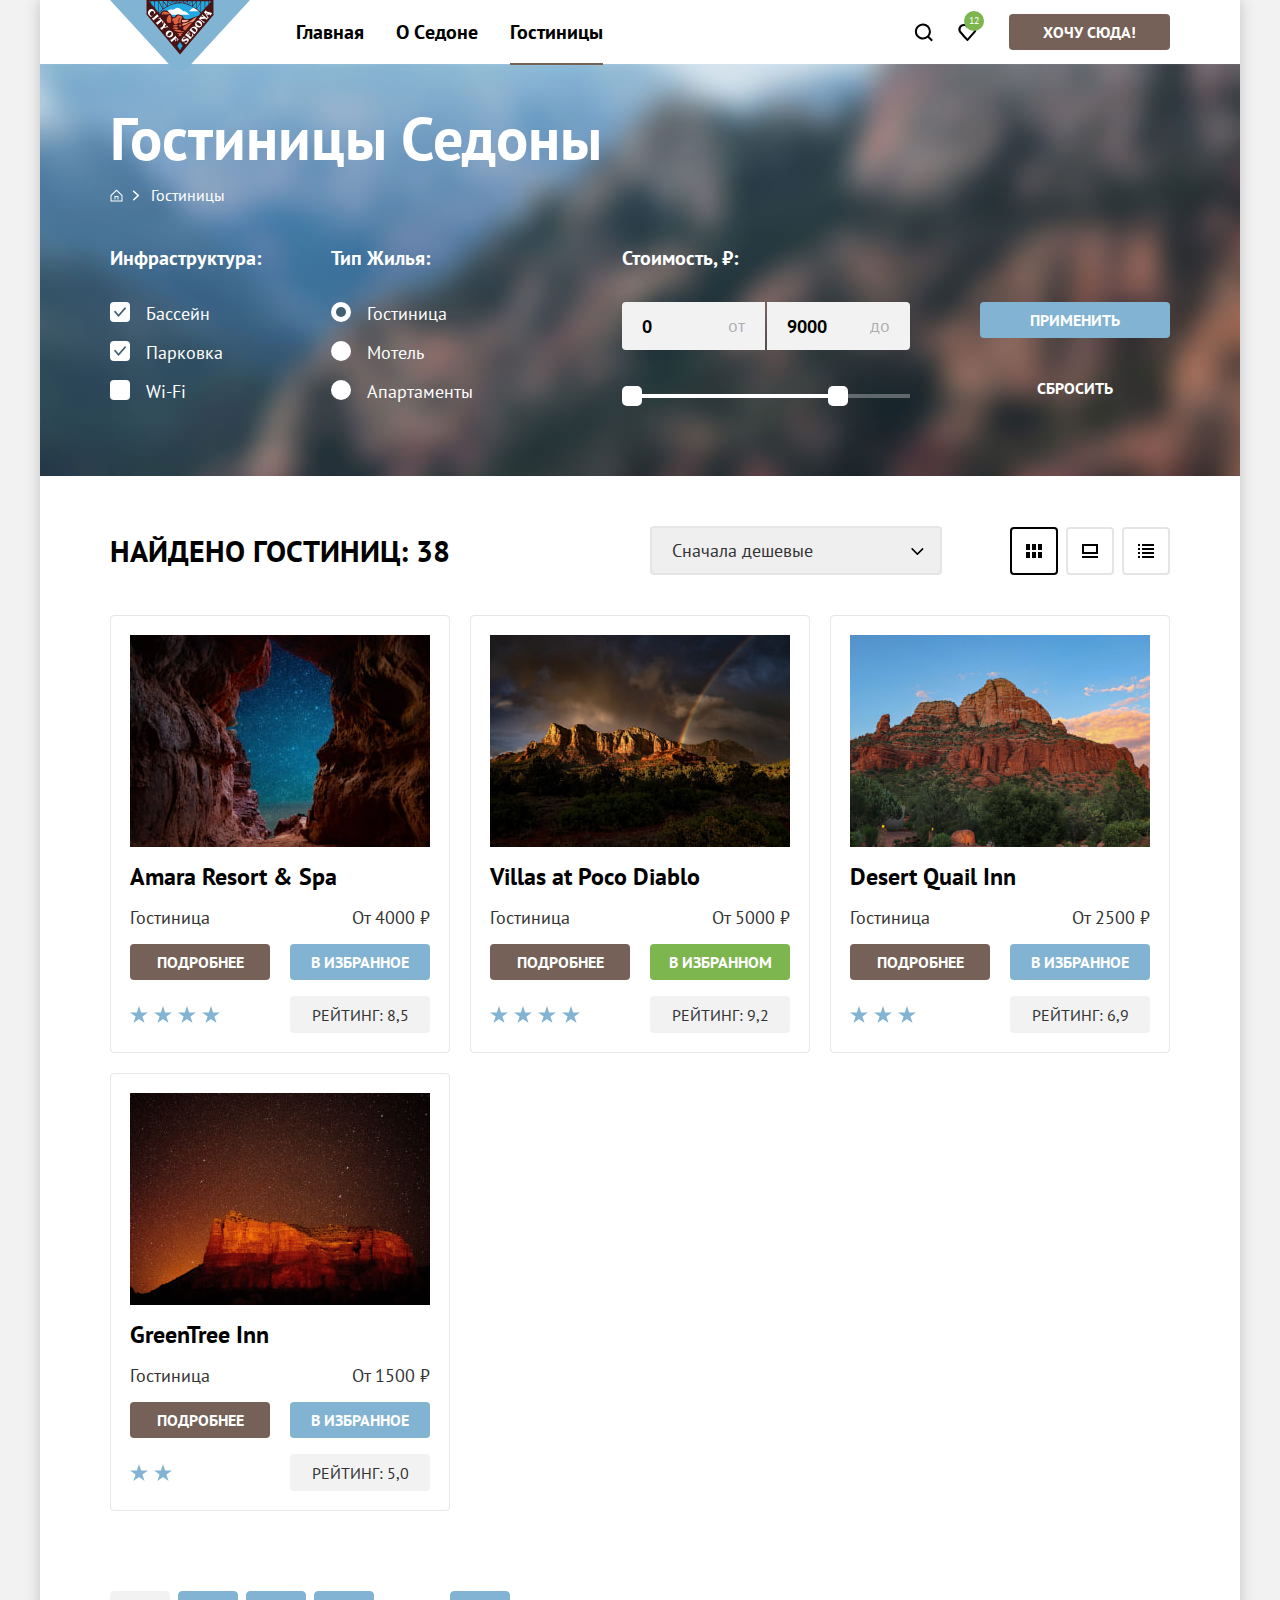
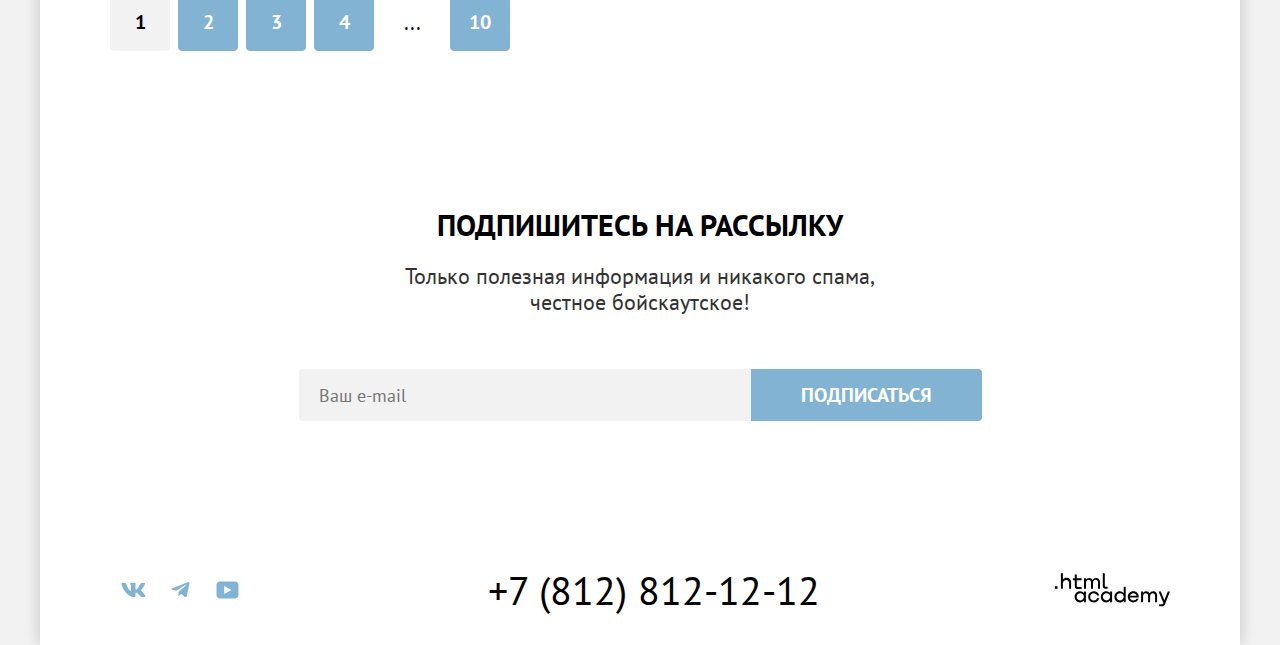
==== commit b915affc: "Добавляет модальное окно, стилизует формы" ====
--- a/hotels.html
+++ b/hotels.html
@@ -57,65 +57,84 @@
               </a>
             </li>
             <li class="breadcrumbs-item">
-              <a class="breadcrumbs-link breadcrumbs-link-current">Гостиницы</a>
+              <a class="breadcrumbs-link">Гостиницы</a>
             </li>
           </ul>
           <form class="hotels-filter" action="https://echo.htmlacademy.ru/" method="get">
-            <fieldset class="hotels-filter-group">
-              <legend class="hotels-filter-title">Инфраструктура:</legend>
-              <ul class="hotels-filter-list">
-                <li class="hotels-filter-item">
-                  <label class="control">
-                    <input class="control-input" type="checkbox" name="pool" checked>
-                    Бассейн
-                  </label>
-                </li>
-                <li class="hotels-filter-item">
-                  <label class="control">
-                    <input class="control-input" type="checkbox" name="parking" checked>
-                    Парковка
-                  </label>
-                </li>
-                <li class="hotels-filter-item">
-                  <label class="control">
-                    <input class="control-input" type="checkbox" name="wi-fi">
-                    Wi-Fi
-                  </label>
-                </li>
-              </ul>
-            </fieldset>
-            <fieldset class="hotels-filter-group">
-              <legend class="hotels-filter-title">Тип жилья:</legend>
-              <ul class="hotels-filter-list">
-                <li class="hotels-filter-item">
-                  <label class="control">
-                    <input class="control-input" type="radio" name="type-of-housing" value="hotel" checked>
-                    Гостиница
-                  </label>
-                </li>
-                <li class="hotels-filter-item">
-                  <label class="control">
-                    <input class="control-input" type="radio" name="type-of-housing" value="motel">
-                    Мотель
-                  </label>
-                </li>
-                <li class="hotels-filter-item">
-                  <label class="control">
-                    <input class="control-input" type="radio" name="type-of-housing" value="apartment">
-                    Апартаменты
-                  </label>
-                </li>
-              </ul>
-            </fieldset>
-            <fieldset class="hotels-filter-group">
-              <legend class="hotels-filter-title">Стоимость, ₽:</legend>
-                <input class="hotels-min-price" type="number" name="hotels-min-price" value="0">
-                <input class="hotels-max-price" type="number" name="hotels-max-price" value="9000">
-                <input class="control-input" type="range" name="price-range">
-            </fieldset>
-            <div class="filter-button-wrap">
-              <button class="button blue" type="submit">Применить</button>
-              <button class="button transparent" type="reset">Сбросить</button>
+            <div class="filter-wrap-left">
+              <fieldset class="hotels-filter-group">
+                <legend class="hotels-filter-title">Инфраструктура:</legend>
+                <ul class="hotels-filter-list">
+                  <li class="hotels-filter-item">
+                    <label class="control">
+                      <input class="control-input visually-hidden" type="checkbox" name="pool" checked>
+                      <span class="control-mark"></span>
+                      Бассейн
+                    </label>
+                  </li>
+                  <li class="hotels-filter-item">
+                    <label class="control">
+                      <input class="control-input visually-hidden" type="checkbox" name="parking" checked>
+                      <span class="control-mark"></span>
+                      Парковка
+                    </label>
+                  </li>
+                  <li class="hotels-filter-item">
+                    <label class="control">
+                      <input class="control-input visually-hidden" type="checkbox" name="wi-fi">
+                      <span class="control-mark"></span>
+                      Wi-Fi
+                    </label>
+                  </li>
+                </ul>
+              </fieldset>
+              <fieldset class="hotels-filter-group">
+                <legend class="hotels-filter-title">Тип Жилья:</legend>
+                <ul class="hotels-filter-list">
+                  <li class="hotels-filter-item">
+                    <label class="control">
+                      <input class="control-input visually-hidden" type="radio" name="type-of-housing" value="hotel" checked>
+                      <span class="control-mark"></span>
+                      Гостиница
+                    </label>
+                  </li>
+                  <li class="hotels-filter-item">
+                    <label class="control">
+                      <input class="control-input visually-hidden" type="radio" name="type-of-housing" value="motel">
+                      <span class="control-mark"></span>
+                      Мотель
+                    </label>
+                  </li>
+                  <li class="hotels-filter-item">
+                    <label class="control">
+                      <input class="control-input visually-hidden" type="radio" name="type-of-housing" value="apartment">
+                      <span class="control-mark"></span>
+                      Апартаменты
+                    </label>
+                  </li>
+                </ul>
+              </fieldset>
+            </div>
+              <div class="filter-wrap-right">
+              <fieldset class="hotels-filter-group">
+                <legend class="hotels-filter-title">Стоимость, ₽:</legend>
+                  <div class="input-price-wrap">
+                    <label class="min-price-label" for="min-price"><span class="visually-hidden">Минимальная цена</span>от</label>
+                    <input class="input-price hotels-min-price" type="number" id="min-price" name="hotels-min-price" value="0">
+                    <label class="max-price-label" for="max-price"><span class="visually-hidden">Максимальная цена</span>до</label>
+                    <input class="input-price hotels-max-price" type="number" id="max-price" name="hotels-max-price" value="9000">
+                  </div>
+                  <div class="range-slider">
+                    <div class="range-bar" style="left: 0; width: 226px;">
+                      <button class="range-toggle toggle-min" type="button"><span class="visually-hidden">Изменить минимальную цену.</span></button>
+                      <button class="range-toggle toggle-max" type="button"><span class="visually-hidden">Изменить максимальную цену.</span></button>
+                    </div>
+                  </div>
+              </fieldset>
+              <div class="filter-button-wrap">
+                <button class="button blue apply-button" type="submit">Применить</button>
+                <button class="button transparent reset-button" type="reset">Сбросить</button>
+              </div>
             </div>
           </form>
         </header>
@@ -238,19 +257,19 @@
               <li class="footer-social-item">
                 <a class="footer-social-link" href="https://vk.com/htmlacademy">
                   <span class="visually-hidden">Вконтакте</span>
-                  <svg class="vk-icon" aria-hidden="true" focusable="false" xmlns="http://www.w3.org/2000/svg" width="25" height="14" viewBox="0 0 25 14" fill="currentColor"><path fill-rule="evenodd" d="M23.95.95c.17-.55 0-.95-.8-.95h-2.62c-.67 0-.98.35-1.14.73 0 0-1.34 3.2-3.23 5.27-.61.6-.89.8-1.22.8-.17 0-.42-.2-.42-.74V.95c0-.66-.19-.95-.74-.95H9.65c-.42 0-.67.3-.67.6 0 .61.95.76 1.05 2.5v3.8c0 .84-.16.99-.5.99-.88 0-3.05-3.21-4.33-6.89-.25-.71-.5-1-1.17-1H1.4C.65 0 .5.35.5.73c0 .68.89 4.07 4.14 8.55C6.81 12.34 9.87 14 12.65 14c1.67 0 1.88-.37 1.88-1v-2.32c0-.73.16-.88.68-.88.4 0 1.06.2 2.62 1.67C19.61 13.22 19.9 14 20.9 14h2.63c.75 0 1.13-.37.91-1.1-.24-.72-1.09-1.77-2.22-3.02-.6-.7-1.53-1.47-1.8-1.86-.4-.49-.28-.7 0-1.14 0 0 3.2-4.43 3.53-5.93Z" clip-rule="evenodd"/></svg>
+                  <svg class="social-link-icon vk-icon" aria-hidden="true" focusable="false" xmlns="http://www.w3.org/2000/svg" width="25" height="14" viewBox="0 0 25 14" fill="currentColor"><path fill-rule="evenodd" d="M23.95.95c.17-.55 0-.95-.8-.95h-2.62c-.67 0-.98.35-1.14.73 0 0-1.34 3.2-3.23 5.27-.61.6-.89.8-1.22.8-.17 0-.42-.2-.42-.74V.95c0-.66-.19-.95-.74-.95H9.65c-.42 0-.67.3-.67.6 0 .61.95.76 1.05 2.5v3.8c0 .84-.16.99-.5.99-.88 0-3.05-3.21-4.33-6.89-.25-.71-.5-1-1.17-1H1.4C.65 0 .5.35.5.73c0 .68.89 4.07 4.14 8.55C6.81 12.34 9.87 14 12.65 14c1.67 0 1.88-.37 1.88-1v-2.32c0-.73.16-.88.68-.88.4 0 1.06.2 2.62 1.67C19.61 13.22 19.9 14 20.9 14h2.63c.75 0 1.13-.37.91-1.1-.24-.72-1.09-1.77-2.22-3.02-.6-.7-1.53-1.47-1.8-1.86-.4-.49-.28-.7 0-1.14 0 0 3.2-4.43 3.53-5.93Z" clip-rule="evenodd"/></svg>
                 </a>
               </li>
               <li class="footer-social-item">
                 <a class="footer-social-link" href="https://t.me/htmlacademy">
                   <span class="visually-hidden">Телеграм</span>
-                  <svg class="telegram-icon" aria-hidden="true" focusable="false" xmlns="http://www.w3.org/2000/svg" width="19" height="16" viewBox="0 0 19 16" fill="currentColor"><path d="M17.29.1 1.34 6.25c-1.09.43-1.08 1.04-.2 1.31l4.1 1.28 9.47-5.98c.44-.27.85-.12.52.18L7.55 9.96l-.28 4.22c.41 0 .6-.19.83-.41l1.99-1.93 4.13 3.05c.77.42 1.31.2 1.5-.7l2.72-12.8C18.72.27 18-.23 17.29.09Z"/></svg>
+                  <svg class="social-link-icon telegram-icon" aria-hidden="true" focusable="false" xmlns="http://www.w3.org/2000/svg" width="19" height="16" viewBox="0 0 19 16" fill="currentColor"><path d="M17.29.1 1.34 6.25c-1.09.43-1.08 1.04-.2 1.31l4.1 1.28 9.47-5.98c.44-.27.85-.12.52.18L7.55 9.96l-.28 4.22c.41 0 .6-.19.83-.41l1.99-1.93 4.13 3.05c.77.42 1.31.2 1.5-.7l2.72-12.8C18.72.27 18-.23 17.29.09Z"/></svg>
                 </a>
               </li>
               <li class="footer-social-item">
                 <a class="footer-social-link" href="https://www.youtube.com/user/htmlacademyru">
                   <span class="visually-hidden">Ютуб</span>
-                  <svg class="youtube-icon" aria-hidden="true" focusable="false" xmlns="http://www.w3.org/2000/svg" width="23" height="18" viewBox="0 0 23 18" fill="currentColor"><path d="M19.1.5H3.68C1.81.5.5 2.1.5 3.9V14c0 1.9 1.31 3.5 3.17 3.5h15.66c1.64 0 3.17-1.6 3.17-3.4V3.9C22.28 2.1 20.97.5 19.1.5ZM8.17 13.04V4.96L15.5 9l-7.34 4.04Z"/></svg>
+                  <svg class="social-link-icon youtube-icon" aria-hidden="true" focusable="false" xmlns="http://www.w3.org/2000/svg" width="23" height="18" viewBox="0 0 23 18" fill="currentColor"><path d="M19.1.5H3.68C1.81.5.5 2.1.5 3.9V14c0 1.9 1.31 3.5 3.17 3.5h15.66c1.64 0 3.17-1.6 3.17-3.4V3.9C22.28 2.1 20.97.5 19.1.5ZM8.17 13.04V4.96L15.5 9l-7.34 4.04Z"/></svg>
                 </a>
               </li>
             </ul>
--- a/styles/styles.css
+++ b/styles/styles.css
@@ -80,7 +80,6 @@
 
 .brown:focus {
   background-color: #615048;
-  outline: none;
 }
 
 .brown:active {
@@ -102,7 +101,6 @@
 
 .blue:focus {
   background: #68A2CA;
-  outline: none;
 }
 
 .blue:active {
@@ -124,7 +122,7 @@
 
 .green:focus {
   background: #6C9E42;
-  outline: none;
+
 }
 
 .green:active {
@@ -149,8 +147,8 @@
 }
 
 .transparent:focus {
-  outline: none;
-  border: 3px solid #83B3D3;
+  outline: 3px solid #83B3D3;
+  border: 3px solid transparent;
   border-radius: 4px;
 }
 
@@ -226,14 +224,10 @@
 }
 
 .navigation-link:hover {
-  text-decoration: underline solid #756257;
-  text-underline-offset: 24px;
   opacity: 0.6;
 }
 
 .navigation-link:active {
-  text-decoration: underline solid #756257;
-  text-underline-offset: 24px;
   opacity: 0.3;
 }
 
@@ -284,6 +278,8 @@
   border-radius: 50%;
   top: 11px;
   left: 19px;
+  min-width: 20px;
+  box-sizing: border-box;
 }
 
 .button-user {
@@ -441,46 +437,36 @@
 }
 
 .services-item {
+  position: relative;
   box-sizing: border-box;
   padding: 81px 85px;
   width: 400px;
   min-height: 385px;
 }
 
+.services-item::before {
+  position: absolute;
+  height: 80px;
+  width: 80px;
+  margin: auto;
+  transform: translateX(-50%);
+}
+
 .services-item-title {
-  position: relative;
   margin: 0;
   margin-top: 102px;
 }
 
 .housing::before {
-  position: absolute;
   content: url("../image/style/housing.svg");
-  width: 75px;
-  height: 72px;
-  left: 50%;
-  margin-left: -37px;
-  top: -102px;
 }
 
 .food::before {
-  position: absolute;
   content: url("../image/style/food.svg");
-  width: 75px;
-  height: 72px;
-  left: 50%;
-  margin-left: -37px;
-  top: -101px;
 }
 
 .souvenir::before {
-  position: absolute;
   content: url("../image/style/souvenir.svg");
-  width: 75px;
-  height: 72px;
-  left: 50%;
-  margin-left: -37px;
-  top: -104px;
 }
 
 .services-item-text {
@@ -551,6 +537,20 @@
   background-color: #f2f2f2;
 }
 
+.subscribe-input-field:hover {
+  background-color: #e6e6e6;
+}
+
+.subscribe-input-field:focus {
+  background-color: #e6e6e6;
+  outline: 3px solid #83B3D3;
+}
+
+.subscribe-input-field:not(:placeholder-shown):focus {
+  background-color: #f2f2f2;
+  outline: 2px solid #000000;
+}
+
 .subscribe-button {
   padding: 8px 50px;
   font-size: 20px;
@@ -593,41 +593,16 @@
 
 .footer-social-link:focus {
   color: #68A2CA;
-  outline: none;
 }
 
 .footer-social-link:active {
   color: rgba(104, 162, 202, 0.3);
 }
 
-.vk-icon {
+.social-link-icon {
   position: absolute;
-  top: 0;
-  right: 0;
-  bottom: 0;
-  left: 0;
+  inset: 0;
   margin: auto;
-  padding: 12px 12px;
-}
-
-.telegram-icon {
-  position: absolute;
-  top: 0;
-  right: 0;
-  bottom: 0;
-  left: 0;
-  margin: auto;
-  padding: 12px 13px;
-}
-
-.youtube-icon {
-  position: absolute;
-  top: 0;
-  right: 0;
-  bottom: 0;
-  left: 0;
-  margin: auto;
-  padding: 12px 13px;
 }
 
 .footer-contacts {
@@ -650,7 +625,6 @@
 
 .footer-contacts-address-phone:focus {
   color: #756157;
-  outline: none;
 }
 
 .footer-contacts-address-phone:active {
@@ -668,7 +642,6 @@
 
 .footer-htmlacademy-link:focus {
   color: #756157;
-  outline: none;
 }
 
 .footer-htmlacademy-link:active {
@@ -679,9 +652,313 @@
   vertical-align: middle;
 }
 
+.modal-container {
+  position: fixed;
+  display: flex;
+  top: 0;
+  left: 0;
+  z-index: 1;
+  width: 100%;
+  height: 100%;
+  background-color: rgba(242, 242, 242, 0.8);
+}
+
+.modal-container-close {
+  display: none;
+}
+
+.modal {
+  margin: auto;
+  padding: 64px 70px;
+  background: #FFFFFF;
+  box-shadow: 0 25px 50px rgba(0, 0, 0, 0.15);
+  border-radius: 30px;
+  width: 717px;
+  min-height: 576px;
+  box-sizing: border-box;
+}
+
+.modal-find-hotel {
+  position: relative;
+}
+
+.modal-close-button {
+  position: absolute;
+  top: 64px;
+  right: 52px;
+  width: 52px;
+  height: 52px;
+  border-radius: 50%;
+  background-color: #F2F2F2;
+  border: none;
+  cursor: pointer;
+}
+
+.modal-close-button:hover {
+  background-color: #E6E6E6;
+}
+
+.modal-close-button:focus {
+  background-color: #E6E6E6;
+  outline: 3px solid #83B3D3;
+}
+
+.modal-close-button:active svg{
+  fill: rgba(0, 0, 0, 0.3);
+}
+
+.modal-title {
+  text-align: left;
+  padding: 0;
+  margin-right: 50px;
+  margin-bottom: 64px;
+}
+
+.find-hotel-form {
+  display: grid;
+  grid-template-columns: 137px 110px 220px 110px;
+  grid-template-rows: auto 48px auto 48px auto 48px 60px;
+  justify-items: start;
+  align-items: center;
+}
+
+.arrival-date-label {
+  grid-column: 1/2;
+}
+
+.arrival-date-field {
+  grid-column: 2/-1;
+}
+
+.arrival-field-error {
+  grid-column: 2/-1;
+  grid-row: 2/3;
+}
+
+.leaving-date-label {
+  grid-column: 1/2;
+  grid-row: 3/4;
+}
+
+.leaving-date-field {
+  grid-column: 2/-1;
+  grid-row: 3/4;
+}
+
+.leaving-field-succes {
+  grid-column: 2/-1;
+  grid-row: 4/5;
+}
+
+.person-number-label {
+  grid-column: 1/2;
+  grid-row: 5/6;
+}
+
+.person-number-field,
+.person-batton-reduce,
+.person-batton-add {
+  grid-column: 2/3;
+  grid-row: 5/6;
+}
+
+.child-number-label,
+.child-tooltip {
+  grid-column: 3/4;
+  grid-row: 5/6;
+}
+
+.child-number-field,
+.child-batton-reduce,
+.child-batton-add {
+  grid-column: 4/5;
+  grid-row: 5/6;
+}
+
+.batton-find {
+  grid-column: 1/-1;
+  grid-row: -1/-2;
+}
+
+.modal-label {
+  font-family: 'PT Sans';
+  font-weight: 700;
+  font-size: 20px;
+  line-height: 24px;
+  text-align: start;
+}
+
+.child-number-label {
+  margin-right: 83px;
+  justify-self: end;
+}
+
+.child-tooltip {
+  position: relative;
+  justify-self: end;
+  margin: 1px 47px 0 0;
+}
+
+.tooltip-toggle {
+  display: block;
+  width: 26px;
+  height: 26px;
+  border-radius: 50%;
+  border: none;
+  background-color: #83B3D3;
+  background-image: url("../image/style/info.svg");
+  background-repeat: no-repeat;
+  background-position: center;
+  cursor: pointer;
+}
+
+.tooltip-text {
+  position: absolute;
+  left: 50%;
+  transform: translateX(-50%);
+  top: 100%;
+  font-size: 16px;
+  line-height: 20px;
+  text-align: left;
+  color: #FFFFFF;
+  background-color: #333333;
+  width: 256px;
+  box-shadow: 0 15px 30px rgba(0, 0, 0, 0.3);
+  border-radius: 10px;
+  padding: 15px 18px 18px 22px;
+  box-sizing: border-box;
+  margin-top: 15px;
+  min-height: 143px;
+  align-items: center;
+  display: none;
+}
+
+.tooltip-text::before {
+  position: absolute;
+  left: 50%;
+  transform: translateX(-50%);
+  bottom: 100%;
+  content: "";
+  width: 19px;
+  height: 9px;
+  background-image: url("../image/style/tooltip-arrow.svg");
+}
+
+.tooltip-toggle:hover + .tooltip-text,
+.tooltip-toggle:focus + .tooltip-text {
+  display: flex;
+}
+
+.field-message {
+  margin: 0;
+  margin-top: 4px;
+  padding: 0 20px;
+  font-family: 'PT Sans';
+  font-size: 16px;
+  line-height: 21px;
+  align-self: start;
+}
+
+.message-error {
+  color: #FF5757;
+}
+
+.modal-field {
+  appearance: none;
+  align-self: stretch;
+  justify-self: stretch;
+  background: #F2F2F2;
+  border-radius: 4px;
+  border: none;
+  font-family: 'PT Sans';
+  font-weight: 700;
+  font-size: 18px;
+  line-height: 24px;
+}
+
+.modal-field:hover {
+  background-color: #e6e6e6;
+}
+
+.modal-field:focus {
+  background-color: #e6e6e6;
+  outline: 3px solid #83B3D3;
+}
+
+.modal-field:not(:placeholder-shown):focus {
+  background-color: #f2f2f2;
+  outline: 2px solid #000000;
+}
+
+.arrival-date-field,
+.leaving-date-field {
+  background-image: url(../image/style/date.svg);
+  background-repeat: no-repeat;
+  background-position: center right 20px;
+  padding: 12px 60px 12px 20px;
+}
+
+.number-field-button {
+  margin: 14px 10px;
+  padding: 0;
+  width: 20px;
+  height: 20px;
+  border: none;
+  border-radius: 4px;
+  background-color: transparent;
+  background-repeat: no-repeat;
+  background-position: center;
+  cursor: pointer;
+  color: rgba(117, 97, 87, 0.3);
+}
+
+.number-field-button:hover {
+  color: #000000;
+}
+
+.number-field-button:focus {
+  color: #000000;
+  outline: 3px solid #82B3D3;
+}
+
+.number-field-button:active {
+  opacity: 0.2;
+}
+
+.number-field {
+  padding: 12px 40px;
+  text-align: center;
+  box-sizing: border-box;
+}
+
+.number-field::-webkit-inner-spin-button,
+.number-field::-webkit-outer-spin-button {
+  appearance: none;
+  margin: 0;
+}
+
+.person-batton-reduce,
+.child-batton-reduce {
+  justify-self: start;
+}
+
+.person-batton-add,
+.child-batton-add {
+  justify-self: end;
+}
+
+.batton-find {
+  justify-self: stretch;
+  align-self: stretch;
+  font-size: 20px;
+  line-height: 24px;
+  background-color: #83B3D3;
+  border-radius: 10px;
+}
+
 .inner-header {
   padding: 35px 70px 70px 70px;
-  background-image: url(../image/hotels/filter-background.jpg);
+  background-image: url("../image/hotels/filter-background.jpg");
   background-color: #82B3D3;
   background-size: cover;
   background-repeat: no-repeat;
@@ -718,15 +995,15 @@
   color: #ffffff;
 }
 
-.breadcrumbs-link:not(.breadcrumbs-link-current):hover {
+.breadcrumbs-link[href]:hover {
   color: rgba(255, 255, 255, 0.6);
 }
 
-.breadcrumbs-link:not(.breadcrumbs-link-current):focus {
+.breadcrumbs-link[href]:focus {
   color: #ffffff;
 }
 
-.breadcrumbs-link:not(.breadcrumbs-link-current):active {
+.breadcrumbs-link[href]:active {
   color: rgba(255, 255, 255, 0.3);
 }
 
@@ -739,6 +1016,26 @@
   margin: 40px auto 0;
   width: 1060px;
   display: flex;
+  flex-wrap: wrap;
+  justify-content: space-between;
+}
+
+.filter-wrap-left {
+  display: flex;
+  flex-wrap: wrap;
+  column-gap: 70px;
+}
+
+.filter-wrap-right {
+  display: flex;
+  flex-wrap: wrap;
+  column-gap: 70px;
+}
+
+.hotels-filter-group {
+  border: none;
+  margin: 0;
+  padding: 0;
 }
 
 .hotels-filter-list {
@@ -753,14 +1050,183 @@
   font-weight: 700;
   line-height: 24px;
   color: #ffffff;
+  margin-bottom: 32px;
+  text-align: left;
+  padding: 0;
+}
+
+.hotels-filter-item:not(:last-child) {
+  margin-bottom: 16px;
+}
+
+.input-price-wrap {
+  margin-bottom: 44px;
+  display: grid;
+  gap: 2px;
+  align-items: center;
+  grid-template-columns: repeat(2, 143px);
+}
+
+.input-price {
+  height: 48px;
+  border: none;
+  padding: 0 50px 0 20px;
+  box-sizing: border-box;
+  font-family: "PT Sans", sans-serif;
+  font-weight: 700;
+  font-size: 18px;
+  line-height: 24px;
+  background-color: #f2f2f2;
+}
+
+.input-price:hover {
+  background-color: #e6e6e6;
+}
+
+.input-price:focus {
+  background-color: #e6e6e6;
+  outline: 3px solid #83B3D3;
+}
+
+.min-price-label {
+  margin-right: 20px;
+  grid-column: 1/2;
+  grid-row: 1/2;
+  z-index: 1;
+  justify-self: end;
+  font-family: 'PT Sans';
+  font-size: 18px;
+  line-height: 24px;
+  color: rgba(0, 0, 0, 0.3);
+}
+
+.max-price-label {
+  margin-right: 20px;
+  grid-column: 2/3;
+  grid-row: 1/2;
+  z-index: 1;
+  justify-self: end;
+  font-family: 'PT Sans';
+  font-size: 18px;
+  line-height: 24px;
+  color: rgba(0, 0, 0, 0.3);
+}
+
+.hotels-min-price {
+  border-radius: 4px 0 0 4px;
+  grid-column: 1/2;
+  grid-row: 1/2;
+}
+
+.hotels-max-price {
+  border-radius: 0 4px 4px 0;
+  grid-column: 2/3;
+  grid-row: 1/2;
+}
+
+.input-price::-webkit-inner-spin-button,
+.input-price::-webkit-outer-spin-button {
+  appearance: none;
+  margin: 0;
+}
+
+.range-slider {
+  position: relative;
+  margin-bottom: 8px;
+  height: 4px;
+  background-color: rgba(255, 255, 255, 0.3);
+}
+
+.range-bar {
+  position: absolute;
+  height: 4px;
+  background-color: #ffffff;
+}
+
+.range-toggle {
+  position: absolute;
+  width: 20px;
+  height: 20px;
+  background-color: #ffffff;
+  border: none;
+  border-radius: 5px;
+  cursor: pointer;
+}
+
+.range-toggle:hover {
+  box-shadow: 0 4px 10px 0 rgba(0, 0, 0, 0.25);
+}
+
+.range-toggle:focus {
+  box-shadow: 0 4px 10px 0 rgba(0, 0, 0, 0.25);
+  outline: 3px solid #83B3D3;
+}
+
+.range-toggle:active {
+  box-shadow: 0 7px 15px 0 rgba(0, 0, 0, 0.4);
+  outline: 2px solid #83B3D3;
+}
+
+.toggle-min {
+  left: 0;
+  top: -8px;
+}
+
+.toggle-max {
+  left: 206px;
+  top: -8px;
+}
+
+.apply-button {
+  padding: 8px 50px;
+}
+
+.reset-button {
+  padding: 5px 54px;
 }
 
 .control {
+  display: flex;
   font-size: 18px;
   line-height: 23px;
   color: #ffffff;
 }
 
+.control:hover {
+  opacity: 0.6;
+}
+
+.control-input:focus + .control-mark {
+  outline: 3px solid #83B3D3;
+}
+
+.control:active {
+  opacity: 0.3;
+}
+
+.control-mark {
+  width: 20px;
+  height: 20px;
+  border-radius: 4px;
+  background-color: #ffffff;
+  margin-right: 16px;
+  background-size: auto;
+  background-repeat: no-repeat;
+  background-position: center;
+}
+
+.control-input[type="radio"] + .control-mark {
+  border-radius: 50%;
+}
+
+.control-input[type="checkbox"]:checked + .control-mark {
+  background-image: url("../image/style/checkbox.svg");
+}
+
+.control-input[type="radio"]:checked + .control-mark {
+  background-image: url("../image/style/radio.svg");
+}
+
 .filter-button-wrap {
   display: flex;
   flex-direction: column;
@@ -772,6 +1238,34 @@
   padding: 50px 70px 60px;
 }
 
+.control-select {
+  font-family: 'PT Sans';
+  font-size: 18px;
+  line-height: 21px;
+  color: #333333;
+  padding: 12px 20px;
+  padding-right: 45px;
+  margin-left: 200px;
+  width: 292px;
+  appearance: none;
+  box-sizing: border-box;
+  border-radius: 4px;
+  border: 2px solid #E5E5E5;
+  background-image: url("../image/style/arrow.svg");
+  background-repeat: no-repeat;
+  background-position: right 12px center;
+}
+
+.control-select:hover,
+.control-select:focus {
+  outline: 2px solid #68A2CA;
+}
+
+.control-select:disabled {
+  opacity: 0.3;
+  border: 2px solid rgba(0, 0, 0, 0.3);
+}
+
 .hotels-title-view-wrap {
   margin: 0 auto;
   width: 1060px;
@@ -781,11 +1275,8 @@
 
 .hotels-title {
   padding-left: 0;
+  padding-right: 0;
   text-align: left;
-}
-
-.control-select {
-  margin-left: 200px;
 }
 
 .view-wrap {
@@ -796,23 +1287,14 @@
 
 .tile-icon {
   background-image: url("../image/style/tile.svg");
-  background-size: auto;
-  background-repeat: no-repeat;
-  background-position: center;
 }
 
 .slideshow-icon {
   background-image: url("../image/style/slideshow.svg");
-  background-size: auto;
-  background-repeat: no-repeat;
-  background-position: center;
 }
 
 .list-icon {
   background-image: url("../image/style/list.svg");
-  background-size: auto;
-  background-repeat: no-repeat;
-  background-position: center;
 }
 
 .button-icon {
@@ -821,6 +1303,9 @@
   border: 2px solid #e5e5e5;
   border-radius: 4px;
   box-sizing: border-box;
+  background-size: auto;
+  background-repeat: no-repeat;
+  background-position: center;
 }
 
 .button-icon:hover {
@@ -828,8 +1313,8 @@
 }
 
 .button-icon:focus {
+  outline: none;
   border-color: #68A2CA;
-  outline: none;
 }
 
 .button-icon:active {
@@ -851,7 +1336,7 @@
 }
 
 .hotels-card {
-  padding: 20px;
+  padding: 19px;
   width: 340px;
   box-sizing: border-box;
   display: grid;
@@ -974,7 +1459,6 @@
 .pagination-link:not(.pagination-current):focus {
   background-color: #68A2CA;
   border: 1px solid #82B3D3;
-  outline: none;
 }
 
 .pagination-link:not(.pagination-current):active {
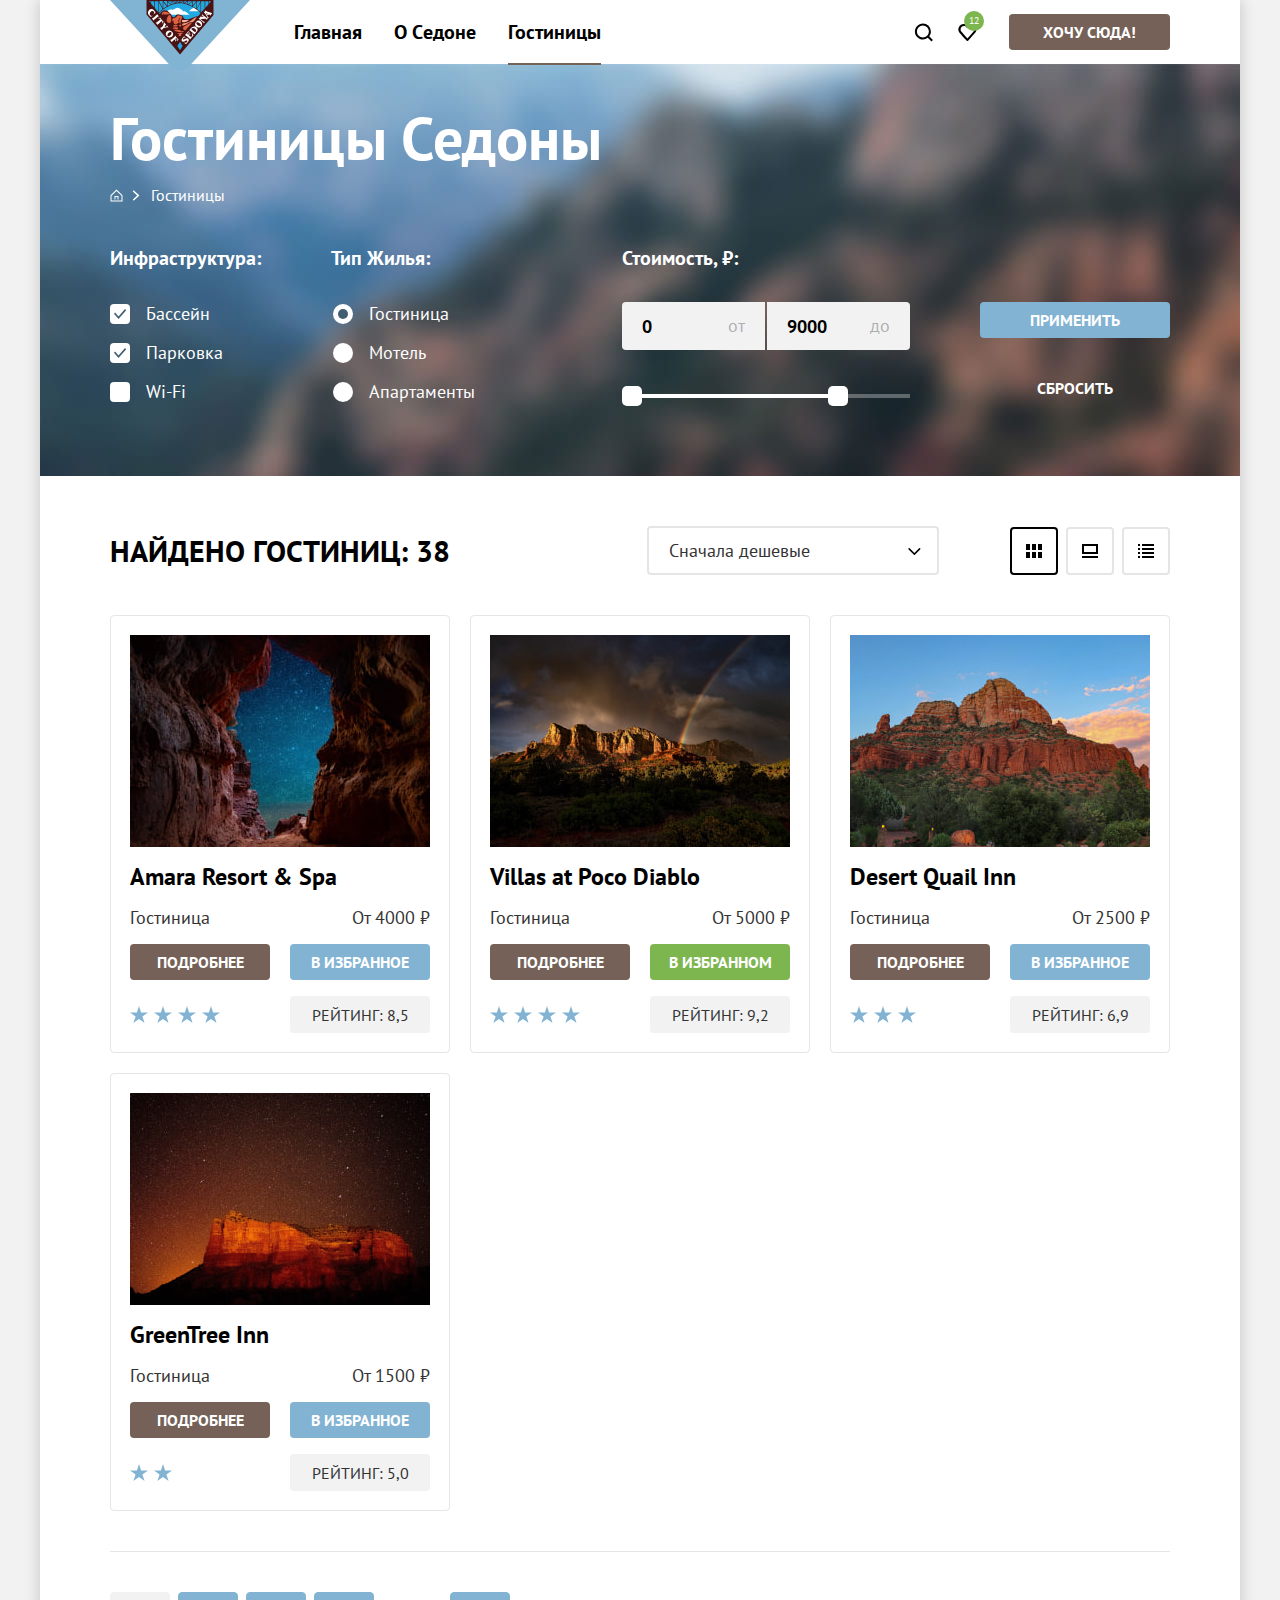
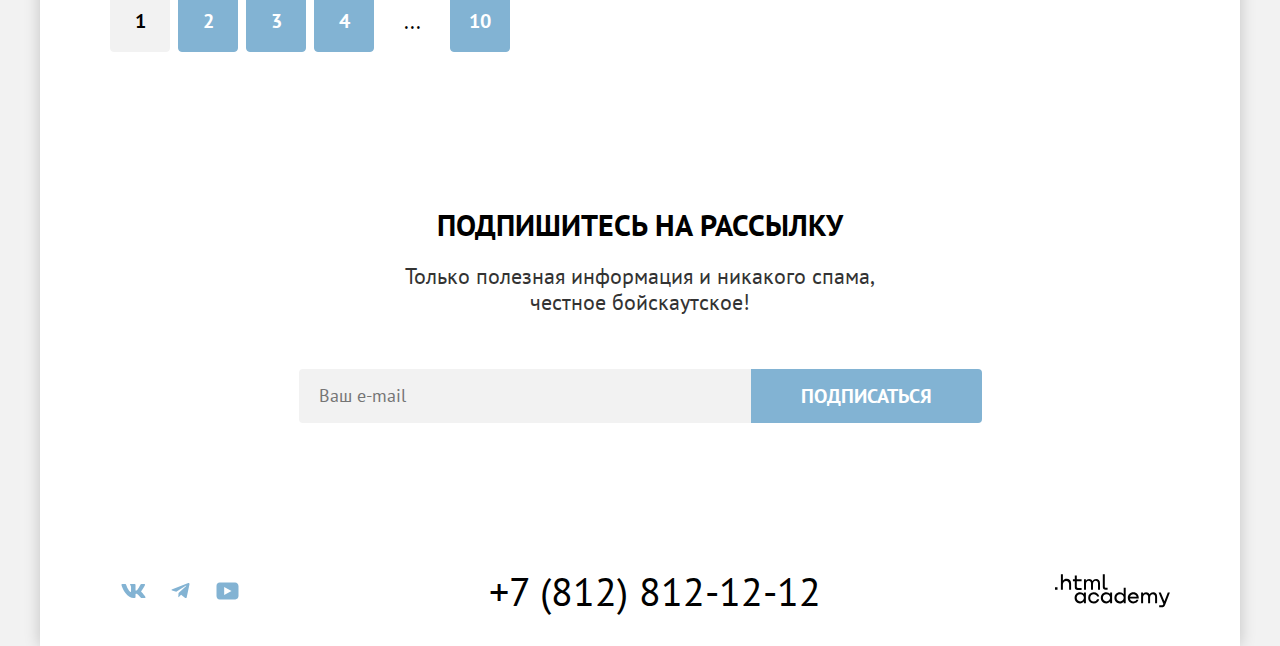
==== commit 7db3a05b: "Merge pull request #10 from Roman-ekb/master" ====
--- a/hotels.html
+++ b/hotels.html
@@ -4,6 +4,8 @@
     <meta charset="UTF-8">
     <title>HTML Academy: Седона</title>
     <link rel="stylesheet" href="styles/styles.css">
+    <link rel="icon" href="favicon.ico">
+    <link rel="icon" type="image/png" href="image/style/favicon.png">
   </head>
   <body>
     <div class="page-container">
@@ -26,19 +28,13 @@
           <ul class="navigation-user">
             <li class="navigation-user-item">
               <a class="navigation-user-link search-icon" href="#">
-                <span class="visually-hidden">
-                  Поиск
-                </span>
+                <span class="visually-hidden">Поиск</span>
               </a>
             </li>
             <li class="navigation-user-item">
               <a class="navigation-user-link favourites" href="#">
-                <span class="visually-hidden">
-                  Избранное. Добавлено гостиниц:
-                </span>
-                <span class="favourites-number">
-                  12
-                </span>
+                <span class="visually-hidden">Избранное. Добавлено гостиниц:</span>
+                <span class="favourites-number">12</span>
               </a>
             </li>
             <li>
@@ -52,7 +48,7 @@
           <h1 class="inner-header-title page-title">Гостиницы Седоны</h1>
           <ul class="breadcrumbs">
             <li class="breadcrumbs-item">
-              <a class="breadcrumbs-link" href="index.html"><span class="visually-hidden">Главная</span>
+              <a class="breadcrumbs-link" href="index.html"><span class="visually-hidden">Главная страница.</span>
                 <svg class="breadcrumbs-link-home" aria-hidden="true" focusable="false" xmlns="http://www.w3.org/2000/svg" width="13" height="15" fill="currentColor" viewBox="0 0 13 15"><path fill="currentColor" d="m6.5.5-6 5.8v6.2h12V6.3L6.5.5Zm5 11h-10V6.7l5-4.8 5 4.8v4.8Z"/><path fill="#currentColor" d="M4.5 10.5h1V8h2v2.5h1V7h-4v3.5Z"/></svg>
               </a>
             </li>
@@ -119,9 +115,9 @@
               <fieldset class="hotels-filter-group">
                 <legend class="hotels-filter-title">Стоимость, ₽:</legend>
                   <div class="input-price-wrap">
-                    <label class="min-price-label" for="min-price"><span class="visually-hidden">Минимальная цена</span>от</label>
+                    <label class="min-price-label" for="min-price"><span class="visually-hidden">Минимальная цена.</span>от</label>
                     <input class="input-price hotels-min-price" type="number" id="min-price" name="hotels-min-price" value="0">
-                    <label class="max-price-label" for="max-price"><span class="visually-hidden">Максимальная цена</span>до</label>
+                    <label class="max-price-label" for="max-price"><span class="visually-hidden">Максимальная цена.</span>до</label>
                     <input class="input-price hotels-max-price" type="number" id="max-price" name="hotels-max-price" value="9000">
                   </div>
                   <div class="range-slider">
@@ -148,13 +144,13 @@
             </select>
             <div class="view-wrap">
               <a class="button-icon button-icon-current tile-icon" href="#">
-                <span class="visually-hidden">Показать таблицей</span>
+                <span class="visually-hidden">Показать таблицей.</span>
               </a>
               <a class="button-icon slideshow-icon" href="#">
-                <span class="visually-hidden">Показать слайдшоу</span>
+                <span class="visually-hidden">Показать слайдшоу.</span>
               </a>
               <a class="button-icon list-icon" href="#">
-                <span class="visually-hidden">Показать списком</span>
+                <span class="visually-hidden">Показать списком.</span>
               </a>
             </div>
           </div>
@@ -169,13 +165,13 @@
               <a class="hotels-card-link button brown" href="#">подробнее</a>
               <button class="button blue" type="submit">в избранное</button>
               <div class="hotel-stars hotel-stars-4">
-                <span class="visually-hidden">Четыре звезды</span>
+                <span class="visually-hidden">Четыре звезды.</span>
               </div>
               <span class="hotels-rating">РЕЙТИНГ: 8,5</span>
             </li>
             <li class="hotels-card">
               <a class="hotels-card-link-image" href="#">
-                <img class="hotels-card-image" src="image/hotels/villas-at-poco-diablo.jpg " width="300" height="212" alt="Красные скалы на фоне облаков и радуги">
+                <img class="hotels-card-image" src="image/hotels/villas-at-poco-diablo.jpg " width="300" height="212" alt="Красные скалы на фоне облаков и радуги.">
                 <h3 class="hotels-card-title card-title">Villas at Poco Diablo</h3>
               </a>
               <span class="hotels-card-hotel">Гостиница</span>
@@ -183,13 +179,13 @@
               <a class="hotels-card-link button brown" href="#">подробнее</a>
               <button class="button green" type="submit">в избранном</button>
               <div class="hotel-stars hotel-stars-4">
-                <span class="visually-hidden">Четыре звезды</span>
+                <span class="visually-hidden">Четыре звезды.</span>
               </div>
               <span class="hotels-rating">РЕЙТИНГ: 9,2</span>
             </li>
             <li class="hotels-card">
               <a class="hotels-card-link-image" href="#">
-                <img class="hotels-card-image" src="image/hotels/desert-quail-inn.jpg" width="300" height="212" alt="Красные скалы в солнечную погоду на фоне ясного неба">
+                <img class="hotels-card-image" src="image/hotels/desert-quail-inn.jpg" width="300" height="212" alt="Красные скалы в солнечную погоду на фоне ясного неба.">
                 <h3 class="hotels-card-title card-title">Desert Quail Inn</h3>
               </a>
               <span class="hotels-card-hotel">Гостиница</span>
@@ -197,13 +193,13 @@
               <a class="hotels-card-link button brown" href="#">подробнее</a>
               <button class="button blue" type="submit">в избранное</button>
               <div class="hotel-stars hotel-stars-3">
-                <span class="visually-hidden">Три звезды</span>
+                <span class="visually-hidden">Три звезды.</span>
               </div>
               <span class="hotels-rating">РЕЙТИНГ: 6,9</span>
             </li>
             <li class="hotels-card">
               <a class="hotels-card-link-image" href="#">
-                <img class="hotels-card-image" src="image/hotels/green-tree-inn.jpg" width="300" height="212" alt="Красные скалы на фоне заката">
+                <img class="hotels-card-image" src="image/hotels/green-tree-inn.jpg" width="300" height="212" alt="Красные скалы на фоне заката.">
                 <h3 class="hotels-card-title card-title">GreenTree Inn</h3>
               </a>
               <span class="hotels-card-hotel">Гостиница</span>
@@ -211,7 +207,7 @@
               <a class="hotels-card-link button brown" href="#">подробнее</a>
               <button class="button blue" type="submit">в избранное</button>
               <div class="hotel-stars hotel-stars-2">
-                <span class="visually-hidden">Две звезды</span>
+                <span class="visually-hidden">Две звезды.</span>
               </div>
               <span class="hotels-rating">РЕЙТИНГ: 5,0</span>
             </li>
@@ -243,39 +239,37 @@
           <form class="subscribe-form" action="https://echo.htmlacademy.ru/" method="post">
             <label class="email-field visually-hidden" for="subscribe-email">Ваш e-mail:</label>
             <input class="subscribe-input-field" type="email" placeholder="Ваш e-mail" name="subscribe-email" id="subscribe-email" required>
-            <button class="subscribe-button button blue" type="submit">
-              Подписаться
-            </button>
+            <button class="subscribe-button button blue" type="submit">Подписаться</button>
           </form>
         </section>
       </main>
       <footer class="page-footer">
         <div class="footer-wrap">
           <section class="footer-social">
-            <h2 class="visually-hidden section-title">Соцсети</h2>
+            <h2 class="visually-hidden section-title">Соцсети.</h2>
             <ul class="footer-social-list">
               <li class="footer-social-item">
                 <a class="footer-social-link" href="https://vk.com/htmlacademy">
-                  <span class="visually-hidden">Вконтакте</span>
+                  <span class="visually-hidden">Вконтакте.</span>
                   <svg class="social-link-icon vk-icon" aria-hidden="true" focusable="false" xmlns="http://www.w3.org/2000/svg" width="25" height="14" viewBox="0 0 25 14" fill="currentColor"><path fill-rule="evenodd" d="M23.95.95c.17-.55 0-.95-.8-.95h-2.62c-.67 0-.98.35-1.14.73 0 0-1.34 3.2-3.23 5.27-.61.6-.89.8-1.22.8-.17 0-.42-.2-.42-.74V.95c0-.66-.19-.95-.74-.95H9.65c-.42 0-.67.3-.67.6 0 .61.95.76 1.05 2.5v3.8c0 .84-.16.99-.5.99-.88 0-3.05-3.21-4.33-6.89-.25-.71-.5-1-1.17-1H1.4C.65 0 .5.35.5.73c0 .68.89 4.07 4.14 8.55C6.81 12.34 9.87 14 12.65 14c1.67 0 1.88-.37 1.88-1v-2.32c0-.73.16-.88.68-.88.4 0 1.06.2 2.62 1.67C19.61 13.22 19.9 14 20.9 14h2.63c.75 0 1.13-.37.91-1.1-.24-.72-1.09-1.77-2.22-3.02-.6-.7-1.53-1.47-1.8-1.86-.4-.49-.28-.7 0-1.14 0 0 3.2-4.43 3.53-5.93Z" clip-rule="evenodd"/></svg>
                 </a>
               </li>
               <li class="footer-social-item">
                 <a class="footer-social-link" href="https://t.me/htmlacademy">
-                  <span class="visually-hidden">Телеграм</span>
+                  <span class="visually-hidden">Телеграм.</span>
                   <svg class="social-link-icon telegram-icon" aria-hidden="true" focusable="false" xmlns="http://www.w3.org/2000/svg" width="19" height="16" viewBox="0 0 19 16" fill="currentColor"><path d="M17.29.1 1.34 6.25c-1.09.43-1.08 1.04-.2 1.31l4.1 1.28 9.47-5.98c.44-.27.85-.12.52.18L7.55 9.96l-.28 4.22c.41 0 .6-.19.83-.41l1.99-1.93 4.13 3.05c.77.42 1.31.2 1.5-.7l2.72-12.8C18.72.27 18-.23 17.29.09Z"/></svg>
                 </a>
               </li>
               <li class="footer-social-item">
                 <a class="footer-social-link" href="https://www.youtube.com/user/htmlacademyru">
-                  <span class="visually-hidden">Ютуб</span>
+                  <span class="visually-hidden">Ютуб.</span>
                   <svg class="social-link-icon youtube-icon" aria-hidden="true" focusable="false" xmlns="http://www.w3.org/2000/svg" width="23" height="18" viewBox="0 0 23 18" fill="currentColor"><path d="M19.1.5H3.68C1.81.5.5 2.1.5 3.9V14c0 1.9 1.31 3.5 3.17 3.5h15.66c1.64 0 3.17-1.6 3.17-3.4V3.9C22.28 2.1 20.97.5 19.1.5ZM8.17 13.04V4.96L15.5 9l-7.34 4.04Z"/></svg>
                 </a>
               </li>
             </ul>
           </section>
-          <section class="footer-contacts" >
-            <h2 class="visually-hidden section-title">Контакты</h2>
+          <section class="footer-contacts">
+            <h2 class="visually-hidden section-title">Контакты.</h2>
             <address class="footer-contacts-address">
               <a class="footer-contacts-address-phone" href="tel:+78128121212">+7 (812) 812-12-12</a>
             </address>
--- a/styles/styles.css
+++ b/styles/styles.css
@@ -22,6 +22,7 @@
   padding: 0;
   border: 0;
   white-space: nowrap;
+  -webkit-clip-path: inset(100%);
   clip-path: inset(100%);
   clip: rect(0 0 0 0);
   overflow: hidden;
@@ -51,7 +52,6 @@
   flex-direction: column;
   min-height: 100%;
   box-shadow: 0 0 15px 0 rgba(0, 0, 0, 0.2);
-
 }
 
 .button {
@@ -88,50 +88,49 @@
 }
 
 .brown:disabled {
-  background: #E5E5E5;
+  background: #e5e5e5;
 }
 
 .blue {
-  background: #82B3D3;
+  background: #82b3d3;
 }
 
 .blue:hover {
-  background: #68A2CA;
+  background: #68a2ca;
 }
 
 .blue:focus {
-  background: #68A2CA;
+  background: #68a2ca;
 }
 
 .blue:active {
-  background: #82B3D3;
+  background: #82b3d3;
   color: rgba(255, 255, 255, 0.3);
 }
 
 .blue:disabled {
-  background: #E5E5E5;
+  background: #e5e5e5;
 }
 
 .green {
-  background-color: #7DB54F;
+  background-color: #7db54f;
 }
 
 .green:hover {
-  background: #6C9E42;
+  background: #6c9e42;
 }
 
 .green:focus {
-  background: #6C9E42;
-
+  background: #6c9e42;
 }
 
 .green:active {
-  background: #7DB54F;
+  background: #7db54f;
   color: rgba(255, 255, 255, 0.3);
 }
 
 .green:disabled {
-  background: #E5E5E5;
+  background: #e5e5e5;
 }
 
 .transparent {
@@ -147,7 +146,7 @@
 }
 
 .transparent:focus {
-  outline: 3px solid #83B3D3;
+  outline: 3px solid #83b3d3;
   border: 3px solid transparent;
   border-radius: 4px;
 }
@@ -190,7 +189,7 @@
 
 .navigation-list {
   margin: 0;
-  margin-left: 30px;
+  margin-left: 28px;
   padding: 0;
   list-style-type: none;
   width: 500px;
@@ -206,7 +205,9 @@
   padding: 0;
   list-style-type: none;
   max-width: 300px;
-  display: flex;
+  min-height: 64px;
+  display: flex;
+  flex-wrap: wrap;
   align-items: center;
 }
 
@@ -220,7 +221,6 @@
   text-align: center;
   text-decoration: none;
   padding: 20px 16px;
-  user-select: none;
 }
 
 .navigation-link:hover {
@@ -232,8 +232,17 @@
 }
 
 .navigation-link-current {
-  text-decoration: underline solid #756257;
-  text-underline-offset: 24px;
+  position: relative;
+}
+
+.navigation-link-current::after {
+  position: absolute;
+  content: "";
+  height: 2px;
+  background-color: #756257;
+  bottom: -1px;
+  left: 16px;
+  right: 16px;
 }
 
 .navigation-user-link {
@@ -273,7 +282,7 @@
   line-height: 10px;
   color: #ffffff;
   text-align: center;
-  background-color: #7DB54F;
+  background-color: #7db54f;
   padding: 5px;
   border-radius: 50%;
   top: 11px;
@@ -294,7 +303,7 @@
 .index-header {
   position: relative;
   background-image: url("../image/index/main-header-background.jpg");
-  background-color: #82B3D3;
+  background-color: #82b3d3;
   background-size: cover;
   background-repeat: no-repeat;
   padding-top: 51px;
@@ -307,7 +316,7 @@
   width: 1200px;
   height: 57px;
   left: 0;
-  bottom: 0;
+  bottom: -1px;
 }
 
 .main-slogan {
@@ -349,7 +358,7 @@
 .reason-item-text-wrap {
   box-sizing: border-box;
   width: 400px;
-  padding: 102px 85px;
+  padding: 100px 80px;
 }
 
 .reason-item:nth-child(2n+3):not(:last-child) {
@@ -369,11 +378,11 @@
   content: "";
   width: 60px;
   height: 2px;
-  background-color: currentColor;
+  background-color: currentcolor;
   opacity: 30%;
   margin-left: -30px;
   left: 50%;
-  bottom: -30px;
+  bottom: -32px;
 }
 
 .page-title {
@@ -410,9 +419,15 @@
   text-align: center;
 }
 
-.light-style {
+.reason-item:first-child,
+.reason-item:last-child {
   color: #ffffff;
-  background-color: #82B3D3;
+  background-color: #82b3d3;
+}
+
+.reason-item:first-child .reason-title,
+.reason-item:last-child .reason-title {
+  color: #ffffff;
 }
 
 .services {
@@ -445,11 +460,14 @@
 }
 
 .services-item::before {
+  content: "";
   position: absolute;
   height: 80px;
   width: 80px;
   margin: auto;
   transform: translateX(-50%);
+  background-repeat: no-repeat;
+  background-position: top;
 }
 
 .services-item-title {
@@ -458,15 +476,16 @@
 }
 
 .housing::before {
-  content: url("../image/style/housing.svg");
+  background-image: url("../image/style/housing.svg");
 }
 
 .food::before {
-  content: url("../image/style/food.svg");
+  background-image: url("../image/style/food.svg");
 }
 
 .souvenir::before {
-  content: url("../image/style/souvenir.svg");
+  background-image: url("../image/style/souvenir.svg");
+  transform: translate(-50%, -3px);
 }
 
 .services-item-text {
@@ -499,11 +518,11 @@
 
 .subscribe {
   background-image: url("../image/index/subscribe-background.jpg");
-  background-color: #82B3D3;
+  background-color: #82b3d3;
   background-size: 100% auto;
   background-repeat: no-repeat;
   padding-top: 96px;
-  padding-bottom: 104px;
+  padding-bottom: 103px;
 }
 
 .subscribe-title {
@@ -520,14 +539,15 @@
 .subscribe-form {
   display: flex;
   justify-content: center;
+
   margin-top: 54px;
   min-width: 684px;
 }
 
 .subscribe-input-field {
-  padding: 14px 20px;
+  padding: 15px 20px;
   width: 452px;
-  height: 52px;
+  min-height: 52px;
   border: none;
   border-radius: 4px 0 0 4px;
   box-sizing: border-box;
@@ -543,7 +563,7 @@
 
 .subscribe-input-field:focus {
   background-color: #e6e6e6;
-  outline: 3px solid #83B3D3;
+  outline: 3px solid #83b3d3;
 }
 
 .subscribe-input-field:not(:placeholder-shown):focus {
@@ -584,15 +604,15 @@
   box-sizing: border-box;
   height: 40px;
   min-width: 47px;
-  color: #83B3D3;
+  color: #83b3d3;
 }
 
 .footer-social-link:hover {
-  color: #68A2CA;
+  color: #68a2ca;
 }
 
 .footer-social-link:focus {
-  color: #68A2CA;
+  color: #68a2ca;
 }
 
 .footer-social-link:active {
@@ -606,7 +626,12 @@
 }
 
 .footer-contacts {
-  margin-left: 178px;
+  width: 660px;
+  padding-left: 15px;
+}
+
+.footer-contacts-address {
+  text-align: center;
 }
 
 .footer-contacts-address-phone {
@@ -670,7 +695,7 @@
 .modal {
   margin: auto;
   padding: 64px 70px;
-  background: #FFFFFF;
+  background: #ffffff;
   box-shadow: 0 25px 50px rgba(0, 0, 0, 0.15);
   border-radius: 30px;
   width: 717px;
@@ -689,21 +714,21 @@
   width: 52px;
   height: 52px;
   border-radius: 50%;
-  background-color: #F2F2F2;
+  background-color: #f2f2f2;
   border: none;
   cursor: pointer;
 }
 
 .modal-close-button:hover {
-  background-color: #E6E6E6;
+  background-color: #e6e6e6;
 }
 
 .modal-close-button:focus {
-  background-color: #E6E6E6;
-  outline: 3px solid #83B3D3;
-}
-
-.modal-close-button:active svg{
+  background-color: #e6e6e6;
+  outline: 3px solid #83b3d3;
+}
+
+.modal-close-button:active svg {
   fill: rgba(0, 0, 0, 0.3);
 }
 
@@ -717,7 +742,7 @@
 .find-hotel-form {
   display: grid;
   grid-template-columns: 137px 110px 220px 110px;
-  grid-template-rows: auto 48px auto 48px auto 48px 60px;
+  grid-template-rows: auto auto auto auto auto 48px 60px;
   justify-items: start;
   align-items: center;
 }
@@ -778,17 +803,25 @@
 .batton-find {
   grid-column: 1/-1;
   grid-row: -1/-2;
+  justify-self: stretch;
+  align-self: stretch;
+  font-size: 20px;
+  line-height: 24px;
+  background-color: #83b3d3;
+  border-radius: 10px;
 }
 
 .modal-label {
-  font-family: 'PT Sans';
+  font-family: "PT Sans", sans-serif;
   font-weight: 700;
   font-size: 20px;
   line-height: 24px;
   text-align: start;
+  margin-right: 10px;
 }
 
 .child-number-label {
+  margin-left: 20px;
   margin-right: 83px;
   justify-self: end;
 }
@@ -805,7 +838,7 @@
   height: 26px;
   border-radius: 50%;
   border: none;
-  background-color: #83B3D3;
+  background-color: #83b3d3;
   background-image: url("../image/style/info.svg");
   background-repeat: no-repeat;
   background-position: center;
@@ -820,7 +853,7 @@
   font-size: 16px;
   line-height: 20px;
   text-align: left;
-  color: #FFFFFF;
+  color: #ffffff;
   background-color: #333333;
   width: 256px;
   box-shadow: 0 15px 30px rgba(0, 0, 0, 0.3);
@@ -851,26 +884,28 @@
 
 .field-message {
   margin: 0;
-  margin-top: 4px;
-  padding: 0 20px;
-  font-family: 'PT Sans';
+  padding: 4px 20px;
+  min-height: 40px;
+  font-family: "PT Sans", sans-serif;
   font-size: 16px;
   line-height: 21px;
   align-self: start;
+  text-align: left;
 }
 
 .message-error {
-  color: #FF5757;
+  color: #ff5757;
 }
 
 .modal-field {
+  -webkit-appearance: none;
   appearance: none;
   align-self: stretch;
   justify-self: stretch;
-  background: #F2F2F2;
+  background: #f2f2f2;
   border-radius: 4px;
   border: none;
-  font-family: 'PT Sans';
+  font-family: "PT Sans", sans-serif;
   font-weight: 700;
   font-size: 18px;
   line-height: 24px;
@@ -882,7 +917,7 @@
 
 .modal-field:focus {
   background-color: #e6e6e6;
-  outline: 3px solid #83B3D3;
+  outline: 3px solid #83b3d3;
 }
 
 .modal-field:not(:placeholder-shown):focus {
@@ -892,17 +927,17 @@
 
 .arrival-date-field,
 .leaving-date-field {
-  background-image: url(../image/style/date.svg);
+  background-image: url("../image/style/date.svg");
   background-repeat: no-repeat;
   background-position: center right 20px;
   padding: 12px 60px 12px 20px;
 }
 
 .number-field-button {
-  margin: 14px 10px;
+  margin: 4px 0;
   padding: 0;
-  width: 20px;
-  height: 20px;
+  width: 40px;
+  height: 40px;
   border: none;
   border-radius: 4px;
   background-color: transparent;
@@ -917,8 +952,13 @@
 }
 
 .number-field-button:focus {
+  outline: none;
+}
+
+.number-field-button:focus > svg {
   color: #000000;
-  outline: 3px solid #82B3D3;
+  border: 3px solid #82b3d3;
+  border-radius: 4px;
 }
 
 .number-field-button:active {
@@ -926,6 +966,7 @@
 }
 
 .number-field {
+  -moz-appearance: textfield;
   padding: 12px 40px;
   text-align: center;
   box-sizing: border-box;
@@ -933,6 +974,7 @@
 
 .number-field::-webkit-inner-spin-button,
 .number-field::-webkit-outer-spin-button {
+  -webkit-appearance: none;
   appearance: none;
   margin: 0;
 }
@@ -947,19 +989,10 @@
   justify-self: end;
 }
 
-.batton-find {
-  justify-self: stretch;
-  align-self: stretch;
-  font-size: 20px;
-  line-height: 24px;
-  background-color: #83B3D3;
-  border-radius: 10px;
-}
-
 .inner-header {
   padding: 35px 70px 70px 70px;
   background-image: url("../image/hotels/filter-background.jpg");
-  background-color: #82B3D3;
+  background-color: #82b3d3;
   background-size: cover;
   background-repeat: no-repeat;
 }
@@ -975,6 +1008,7 @@
   list-style-type: none;
   width: 1060px;
   display: flex;
+  flex-wrap: wrap;
   gap: 28px;
 }
 
@@ -988,6 +1022,7 @@
   position: absolute;
   content: url("../image/style/breadcrumbs.svg");
   right: -17px;
+  top: 0;
 }
 
 .breadcrumbs-link {
@@ -1018,18 +1053,21 @@
   display: flex;
   flex-wrap: wrap;
   justify-content: space-between;
+  row-gap: 20px;
 }
 
 .filter-wrap-left {
   display: flex;
   flex-wrap: wrap;
   column-gap: 70px;
+  row-gap: 20px;
 }
 
 .filter-wrap-right {
   display: flex;
   flex-wrap: wrap;
   column-gap: 70px;
+  row-gap: 20px;
 }
 
 .hotels-filter-group {
@@ -1068,6 +1106,7 @@
 }
 
 .input-price {
+  -moz-appearance: textfield;
   height: 48px;
   border: none;
   padding: 0 50px 0 20px;
@@ -1085,7 +1124,7 @@
 
 .input-price:focus {
   background-color: #e6e6e6;
-  outline: 3px solid #83B3D3;
+  outline: 3px solid #83b3d3;
 }
 
 .min-price-label {
@@ -1094,7 +1133,7 @@
   grid-row: 1/2;
   z-index: 1;
   justify-self: end;
-  font-family: 'PT Sans';
+  font-family: "PT Sans", sans-serif;
   font-size: 18px;
   line-height: 24px;
   color: rgba(0, 0, 0, 0.3);
@@ -1106,7 +1145,7 @@
   grid-row: 1/2;
   z-index: 1;
   justify-self: end;
-  font-family: 'PT Sans';
+  font-family: "PT Sans", sans-serif;
   font-size: 18px;
   line-height: 24px;
   color: rgba(0, 0, 0, 0.3);
@@ -1126,6 +1165,7 @@
 
 .input-price::-webkit-inner-spin-button,
 .input-price::-webkit-outer-spin-button {
+  -webkit-appearance: none;
   appearance: none;
   margin: 0;
 }
@@ -1159,12 +1199,12 @@
 
 .range-toggle:focus {
   box-shadow: 0 4px 10px 0 rgba(0, 0, 0, 0.25);
-  outline: 3px solid #83B3D3;
+  outline: 3px solid #83b3d3;
 }
 
 .range-toggle:active {
   box-shadow: 0 7px 15px 0 rgba(0, 0, 0, 0.4);
-  outline: 2px solid #83B3D3;
+  outline: 2px solid #83b3d3;
 }
 
 .toggle-min {
@@ -1197,8 +1237,13 @@
 }
 
 .control-input:focus + .control-mark {
-  outline: 3px solid #83B3D3;
-}
+  outline: 3px solid #83b3d3;
+}
+
+.control-input:disabled + .control-mark {
+  opacity: 0.3;
+}
+
 
 .control:active {
   opacity: 0.3;
@@ -1209,6 +1254,7 @@
   height: 20px;
   border-radius: 4px;
   background-color: #ffffff;
+  margin-top: 2px;
   margin-right: 16px;
   background-size: auto;
   background-repeat: no-repeat;
@@ -1217,6 +1263,7 @@
 
 .control-input[type="radio"] + .control-mark {
   border-radius: 50%;
+  margin-left: 2px;
 }
 
 .control-input[type="checkbox"]:checked + .control-mark {
@@ -1239,26 +1286,28 @@
 }
 
 .control-select {
-  font-family: 'PT Sans';
+  font-family: "PT Sans", sans-serif;
   font-size: 18px;
   line-height: 21px;
   color: #333333;
   padding: 12px 20px;
   padding-right: 45px;
-  margin-left: 200px;
+  margin-left: 87px;
   width: 292px;
+  -webkit-appearance: none;
   appearance: none;
   box-sizing: border-box;
   border-radius: 4px;
-  border: 2px solid #E5E5E5;
+  border: 2px solid #e5e5e5;
   background-image: url("../image/style/arrow.svg");
   background-repeat: no-repeat;
   background-position: right 12px center;
+  background-color: #ffffff;
 }
 
 .control-select:hover,
 .control-select:focus {
-  outline: 2px solid #68A2CA;
+  border: 2px solid #68a2ca;
 }
 
 .control-select:disabled {
@@ -1274,14 +1323,17 @@
 }
 
 .hotels-title {
+  width: 450px;
   padding-left: 0;
   padding-right: 0;
   text-align: left;
 }
 
 .view-wrap {
+  max-width: 210px;
   margin-left: auto;
   display: flex;
+  flex-wrap: wrap;
   gap: 8px;
 }
 
@@ -1314,7 +1366,7 @@
 
 .button-icon:focus {
   outline: none;
-  border-color: #68A2CA;
+  border-color: #68a2ca;
 }
 
 .button-icon:active {
@@ -1328,6 +1380,8 @@
 .hotels-list {
   margin: 40px auto 0;
   padding: 0;
+  padding-bottom: 40px;
+  border-bottom: 1px solid #e6e6e6;
   width: 1060px;
   list-style-type: none;
   display: grid;
@@ -1344,7 +1398,7 @@
   grid-template-rows: auto min-content min-content min-content;
   column-gap: 20px;
   row-gap: 16px;
-  border: 1px solid #E6E6E6;
+  border: 1px solid #e6e6e6;
   border-radius: 4px;
 }
 
@@ -1355,6 +1409,7 @@
 
 .hotels-card-link-image {
   grid-column: 1/-1;
+  text-decoration: none;
 }
 
 .hotels-card-link {
@@ -1362,11 +1417,6 @@
   text-decoration: none;
   padding: 8px 26px;
 }
-
-.hotels-card-link-image {
-  text-decoration: none;
-}
-
 
 .hotels-card-title {
   margin-top: 16px;
@@ -1418,18 +1468,19 @@
   font-size: 16px;
   line-height: 20px;
   text-align: center;
-  background-color: #F2F2F2;
+  background-color: #f2f2f2;
   border-radius: 4px;
   padding-top: 9px;
   padding-bottom: 8px;
 }
 
 .pagination {
-  margin: 80px auto 0;
+  margin: 40px auto 0;
   padding: 0;
   width: 1060px;
   list-style-type: none;
   display: flex;
+  flex-wrap: wrap;
   gap: 8px;
   align-items: center;
   text-align: center;
@@ -1438,43 +1489,43 @@
 .pagination-link {
   display: block;
   box-sizing: border-box;
-  padding-top: 12px;
+  padding: 10px;
   height: 60px;
-  width: 60px;
+  min-width: 60px;
   border-radius: 4px;
   font-size: 20px;
   font-weight: 700;
   line-height: 36px;
   color: #ffffff;
-  background-color: #82B3D3;
-  border: 1px solid #82B3D3;
+  background-color: #82b3d3;
+  border: 1px solid #82b3d3;
   text-decoration: none;
 }
 
 .pagination-link:not(.pagination-current):hover {
-  background-color: #68A2CA;
-  border: 1px solid #82B3D3;
+  background-color: #68a2ca;
+  border: 1px solid #82b3d3;
 }
 
 .pagination-link:not(.pagination-current):focus {
-  background-color: #68A2CA;
-  border: 1px solid #82B3D3;
+  background-color: #68a2ca;
+  border: 1px solid #82b3d3;
 }
 
 .pagination-link:not(.pagination-current):active {
-  background-color: #82B3D3;
-  border: 1px solid #82B3D3;
+  background-color: #82b3d3;
+  border: 1px solid #82b3d3;
   color: rgba(255, 255, 255, 0.3);
 }
 
 .pagination-current {
   color: #000000;
-  background-color: #F2F2F2;
-  border: 1px solid #F2F2F2;
+  background-color: #f2f2f2;
+  border: 1px solid #f2f2f2;
 }
 
 .link-go-to {
-  padding-top: 17px;
+  padding-top: 15px;
   font-size: 22px;
   font-weight: 400;
   line-height: 26px;
@@ -1484,8 +1535,7 @@
 }
 
 .subscribe-inner {
-  padding-top: 96px;
-  padding-bottom: 104px;
+  padding: 95px 70px 103px;
 }
 
 .subscribe-inner-text {
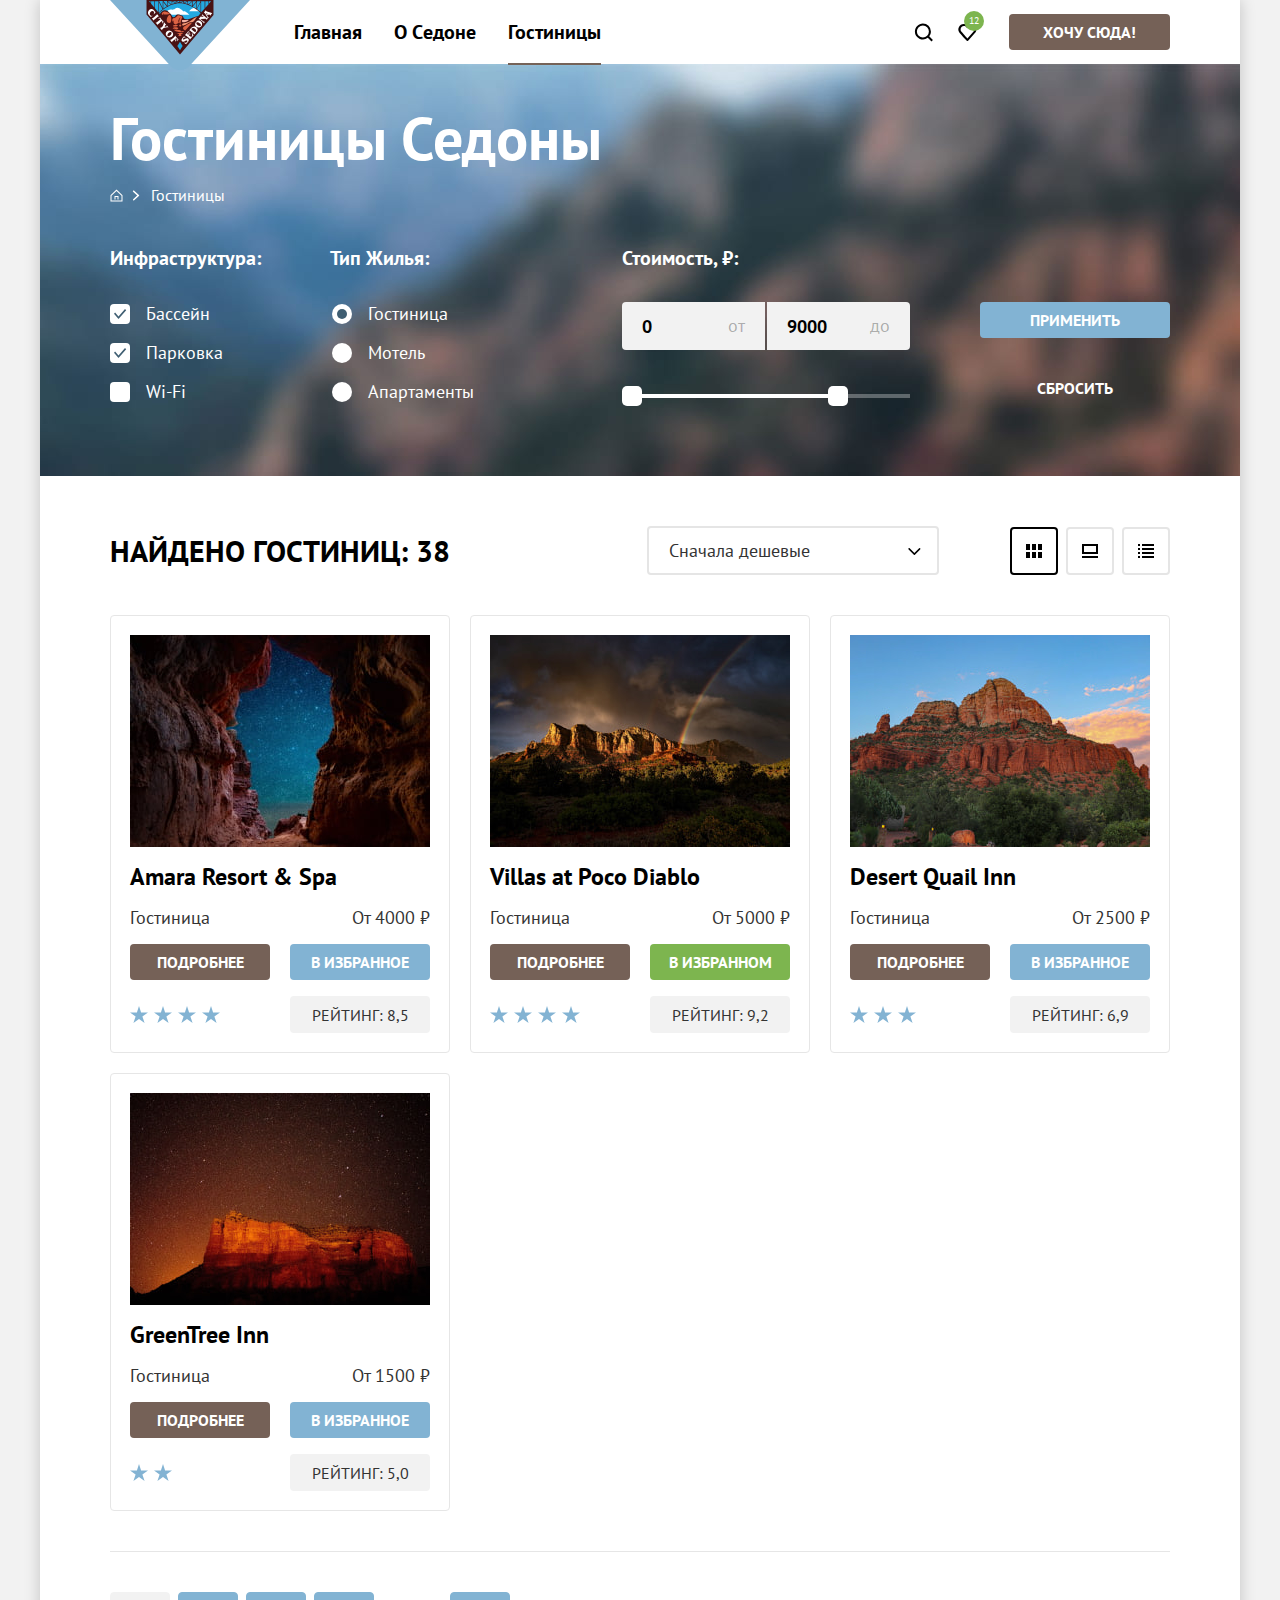
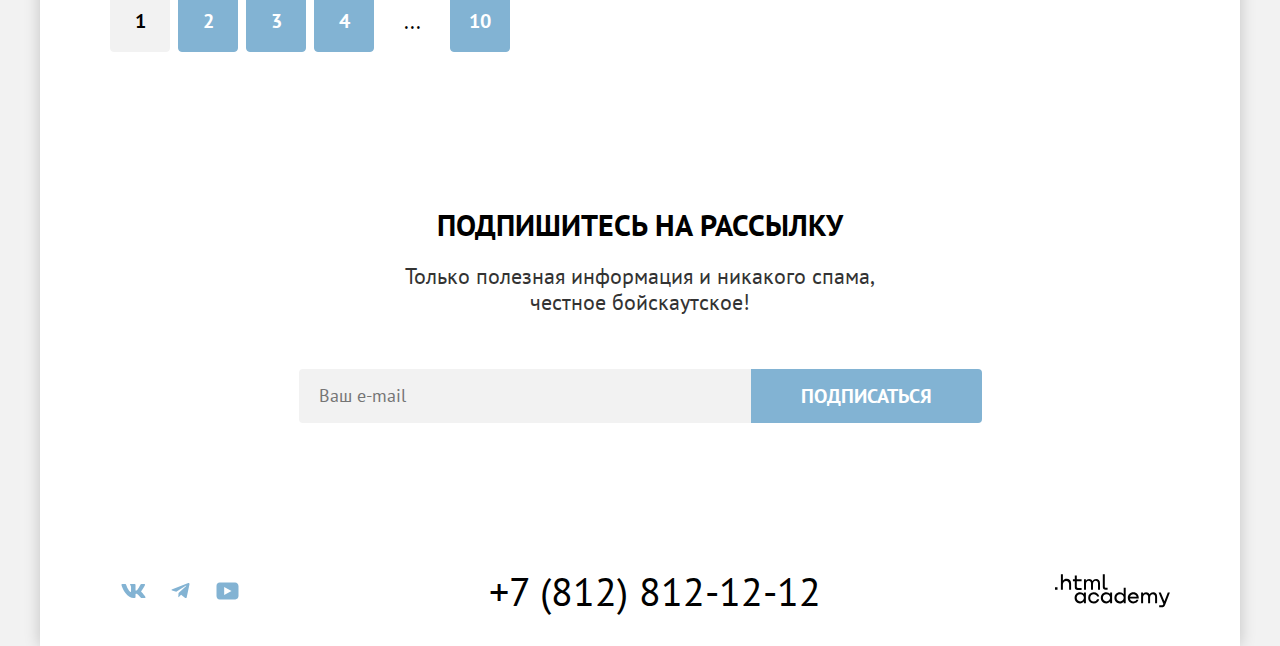
==== commit db7f53fd: "Исправляет переполнение фильтра гостиниц, заменяет ссылки вида просмотра карточек на кнопки" ====
--- a/hotels.html
+++ b/hotels.html
@@ -112,7 +112,7 @@
               </fieldset>
             </div>
               <div class="filter-wrap-right">
-              <fieldset class="hotels-filter-group">
+              <fieldset class="hotels-filter-group price-group">
                 <legend class="hotels-filter-title">Стоимость, ₽:</legend>
                   <div class="input-price-wrap">
                     <label class="min-price-label" for="min-price"><span class="visually-hidden">Минимальная цена.</span>от</label>
@@ -143,15 +143,15 @@
               <option value="popular">Сначала популярные</option>
             </select>
             <div class="view-wrap">
-              <a class="button-icon button-icon-current tile-icon" href="#">
+              <button class="button-icon button-icon-current tile-icon" type="button">
                 <span class="visually-hidden">Показать таблицей.</span>
-              </a>
-              <a class="button-icon slideshow-icon" href="#">
+              </button>
+              <button class="button-icon slideshow-icon" type="button">
                 <span class="visually-hidden">Показать слайдшоу.</span>
-              </a>
-              <a class="button-icon list-icon" href="#">
+              </button>
+              <button class="button-icon list-icon" type="button">
                 <span class="visually-hidden">Показать списком.</span>
-              </a>
+              </button>
             </div>
           </div>
           <ul class="hotels-list">
--- a/styles/styles.css
+++ b/styles/styles.css
@@ -1059,7 +1059,7 @@
 .filter-wrap-left {
   display: flex;
   flex-wrap: wrap;
-  column-gap: 70px;
+  column-gap: 20px;
   row-gap: 20px;
 }
 
@@ -1072,6 +1072,7 @@
 
 .hotels-filter-group {
   border: none;
+  width: 200px;
   margin: 0;
   padding: 0;
 }
@@ -1095,6 +1096,10 @@
 
 .hotels-filter-item:not(:last-child) {
   margin-bottom: 16px;
+}
+
+.price-group {
+  width: 288px;
 }
 
 .input-price-wrap {
@@ -1259,6 +1264,7 @@
   background-size: auto;
   background-repeat: no-repeat;
   background-position: center;
+  flex-shrink: 0;
 }
 
 .control-input[type="radio"] + .control-mark {
@@ -1279,6 +1285,7 @@
   flex-direction: column;
   gap: 32px;
   justify-content: flex-end;
+  max-width: 191px;
 }
 
 .hotels {
@@ -1358,6 +1365,8 @@
   background-size: auto;
   background-repeat: no-repeat;
   background-position: center;
+  background-color: #ffffff;
+  cursor: pointer;
 }
 
 .button-icon:hover {
